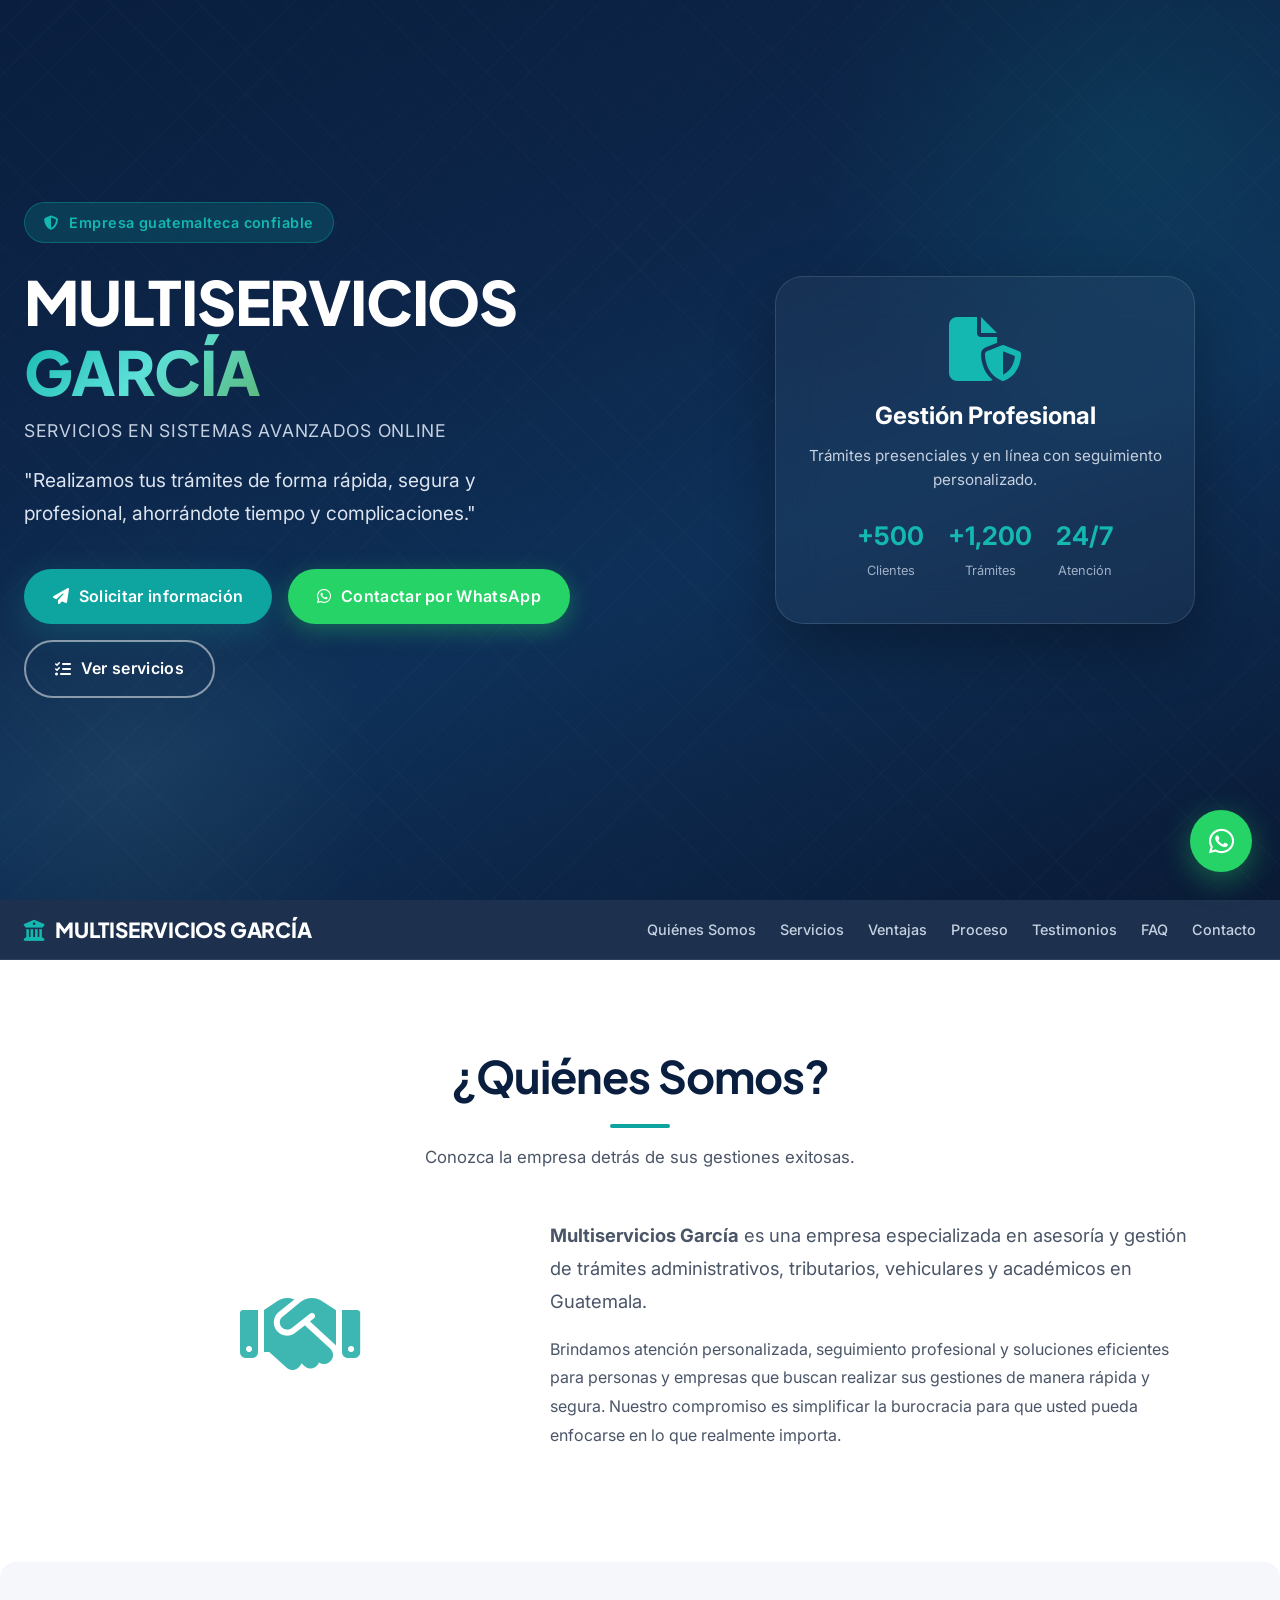
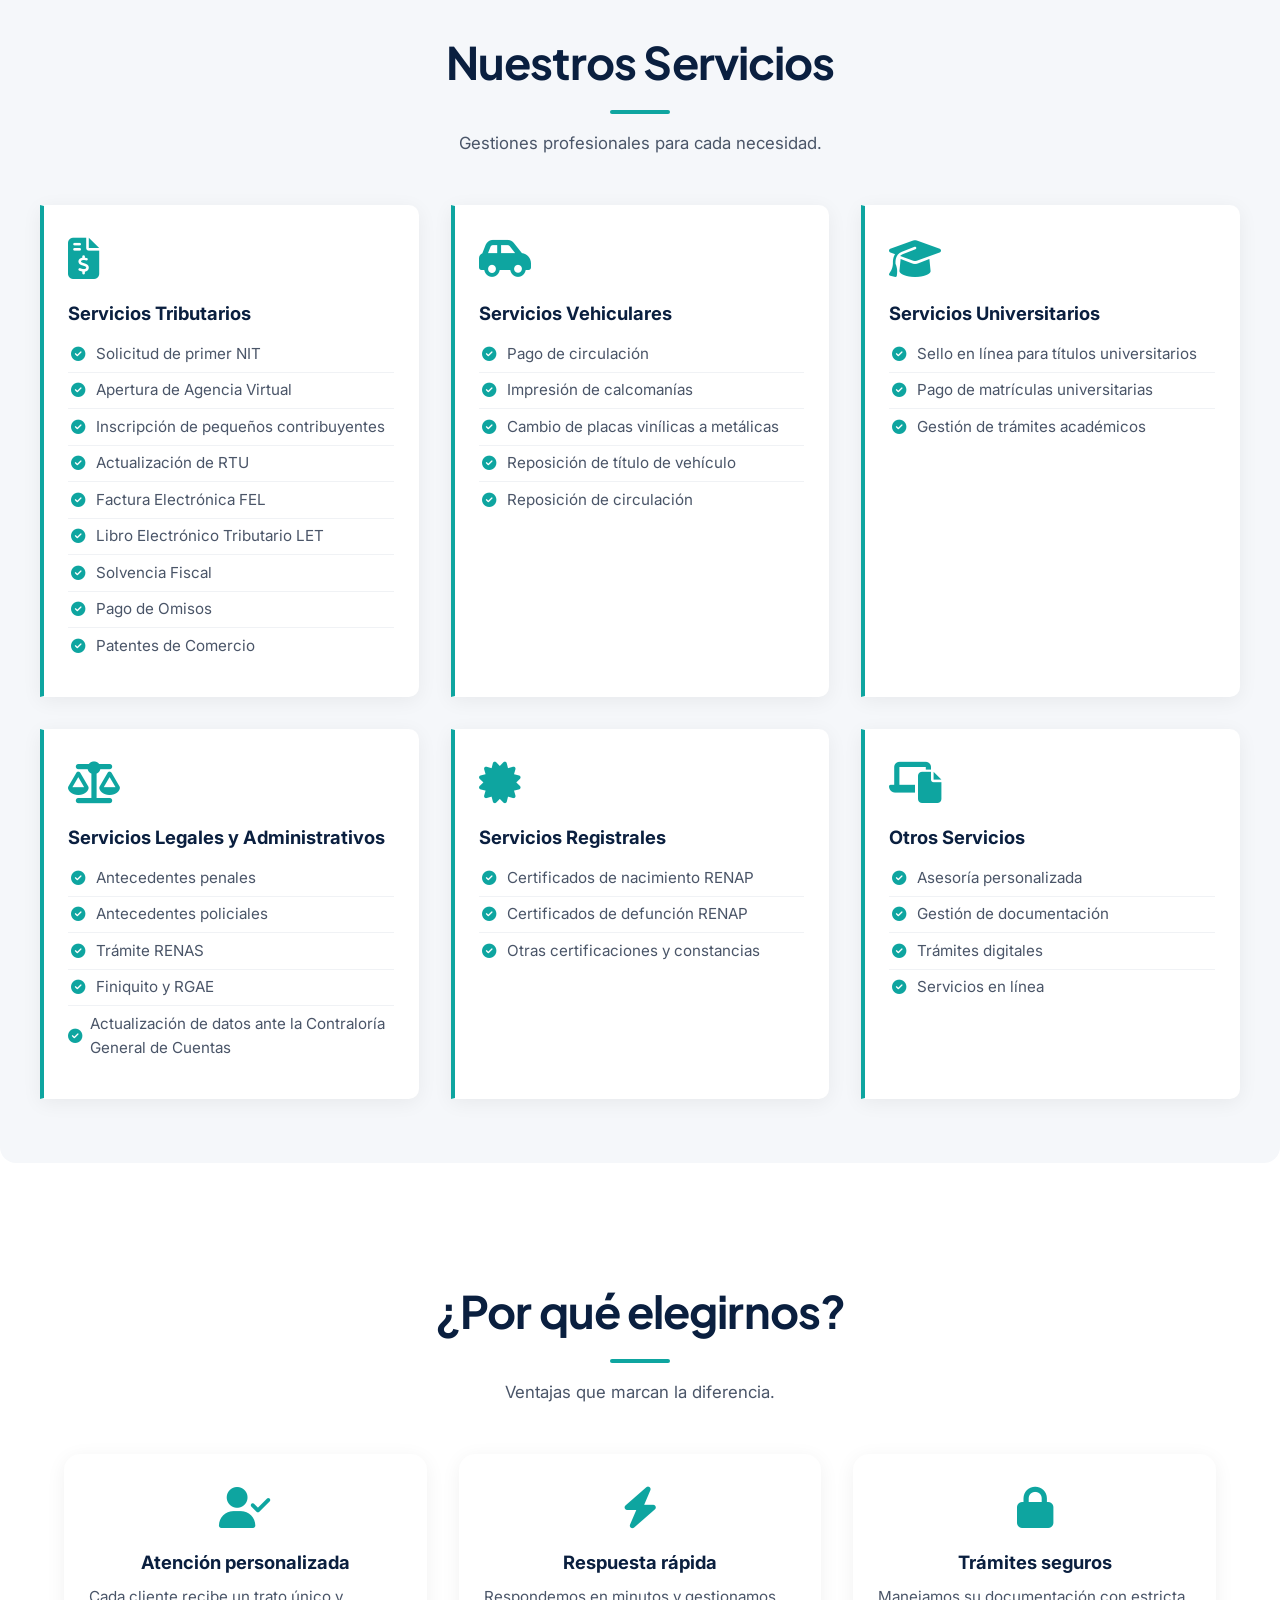
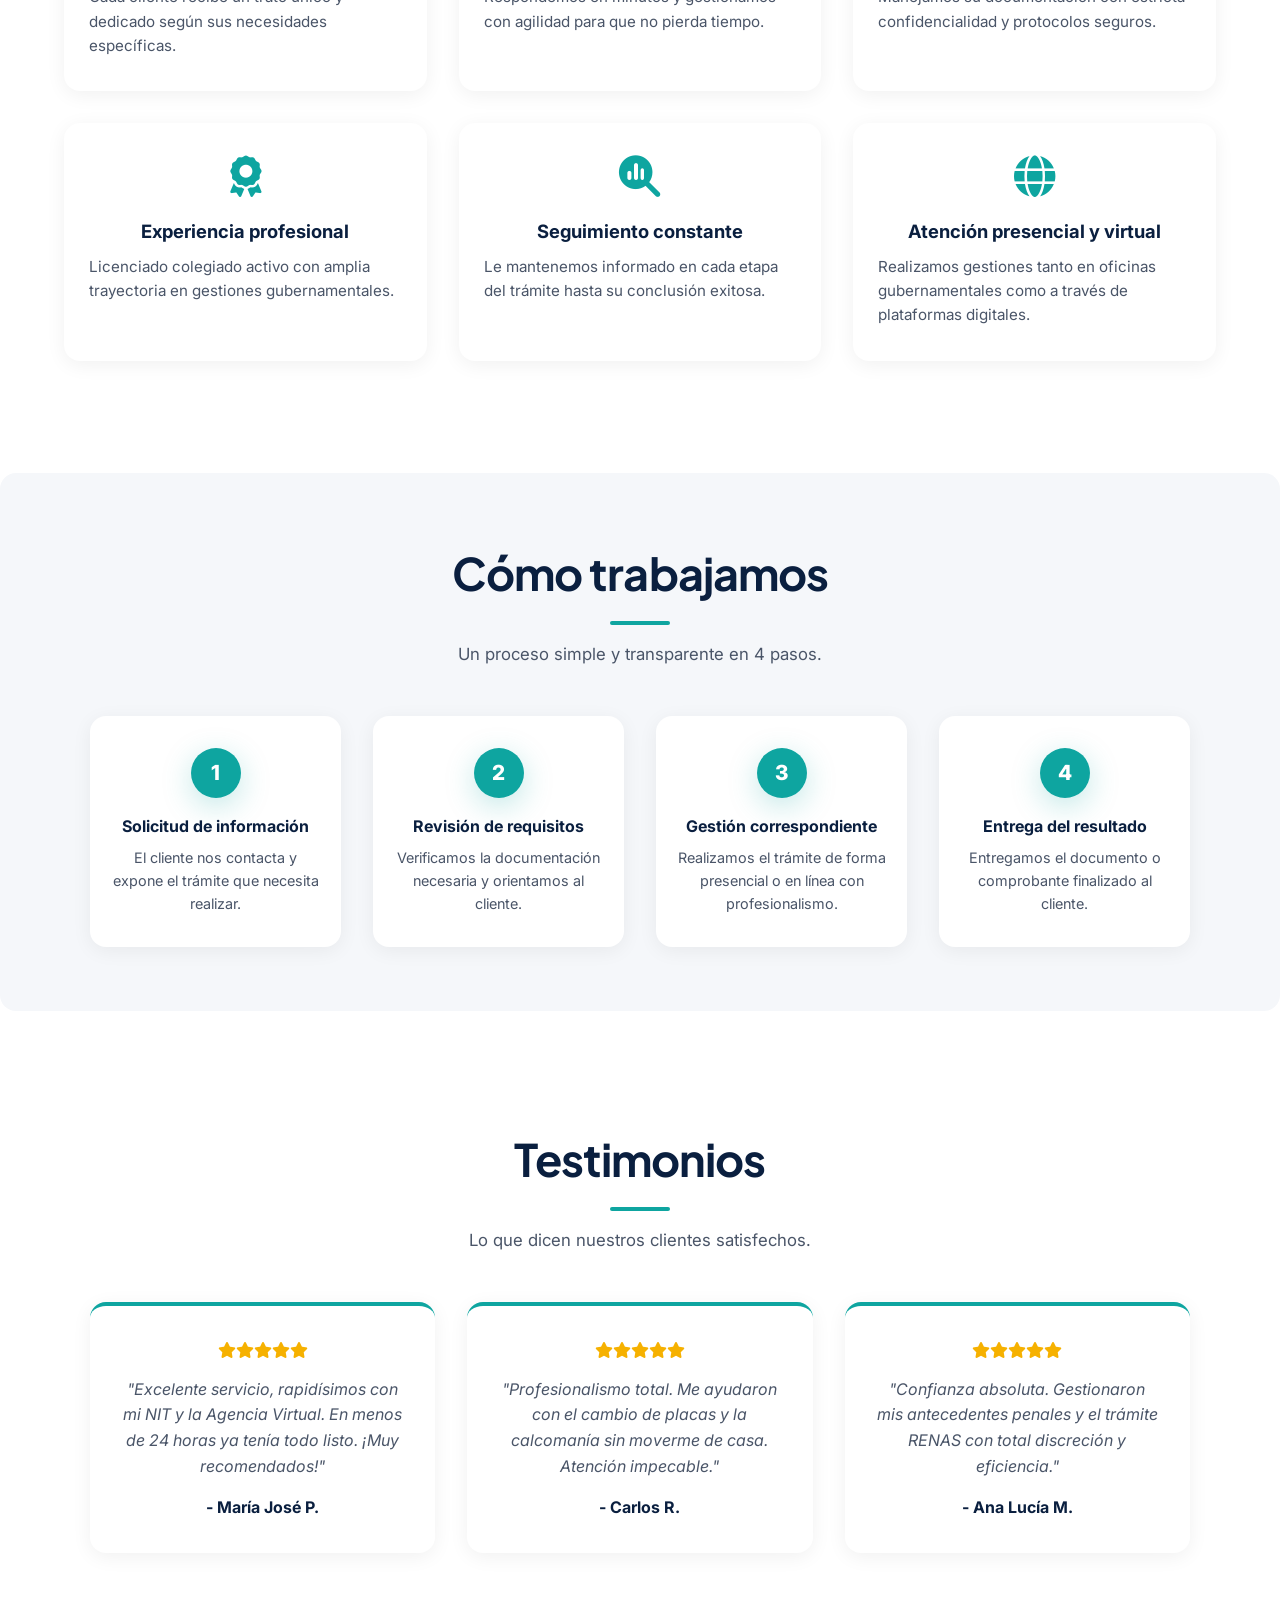
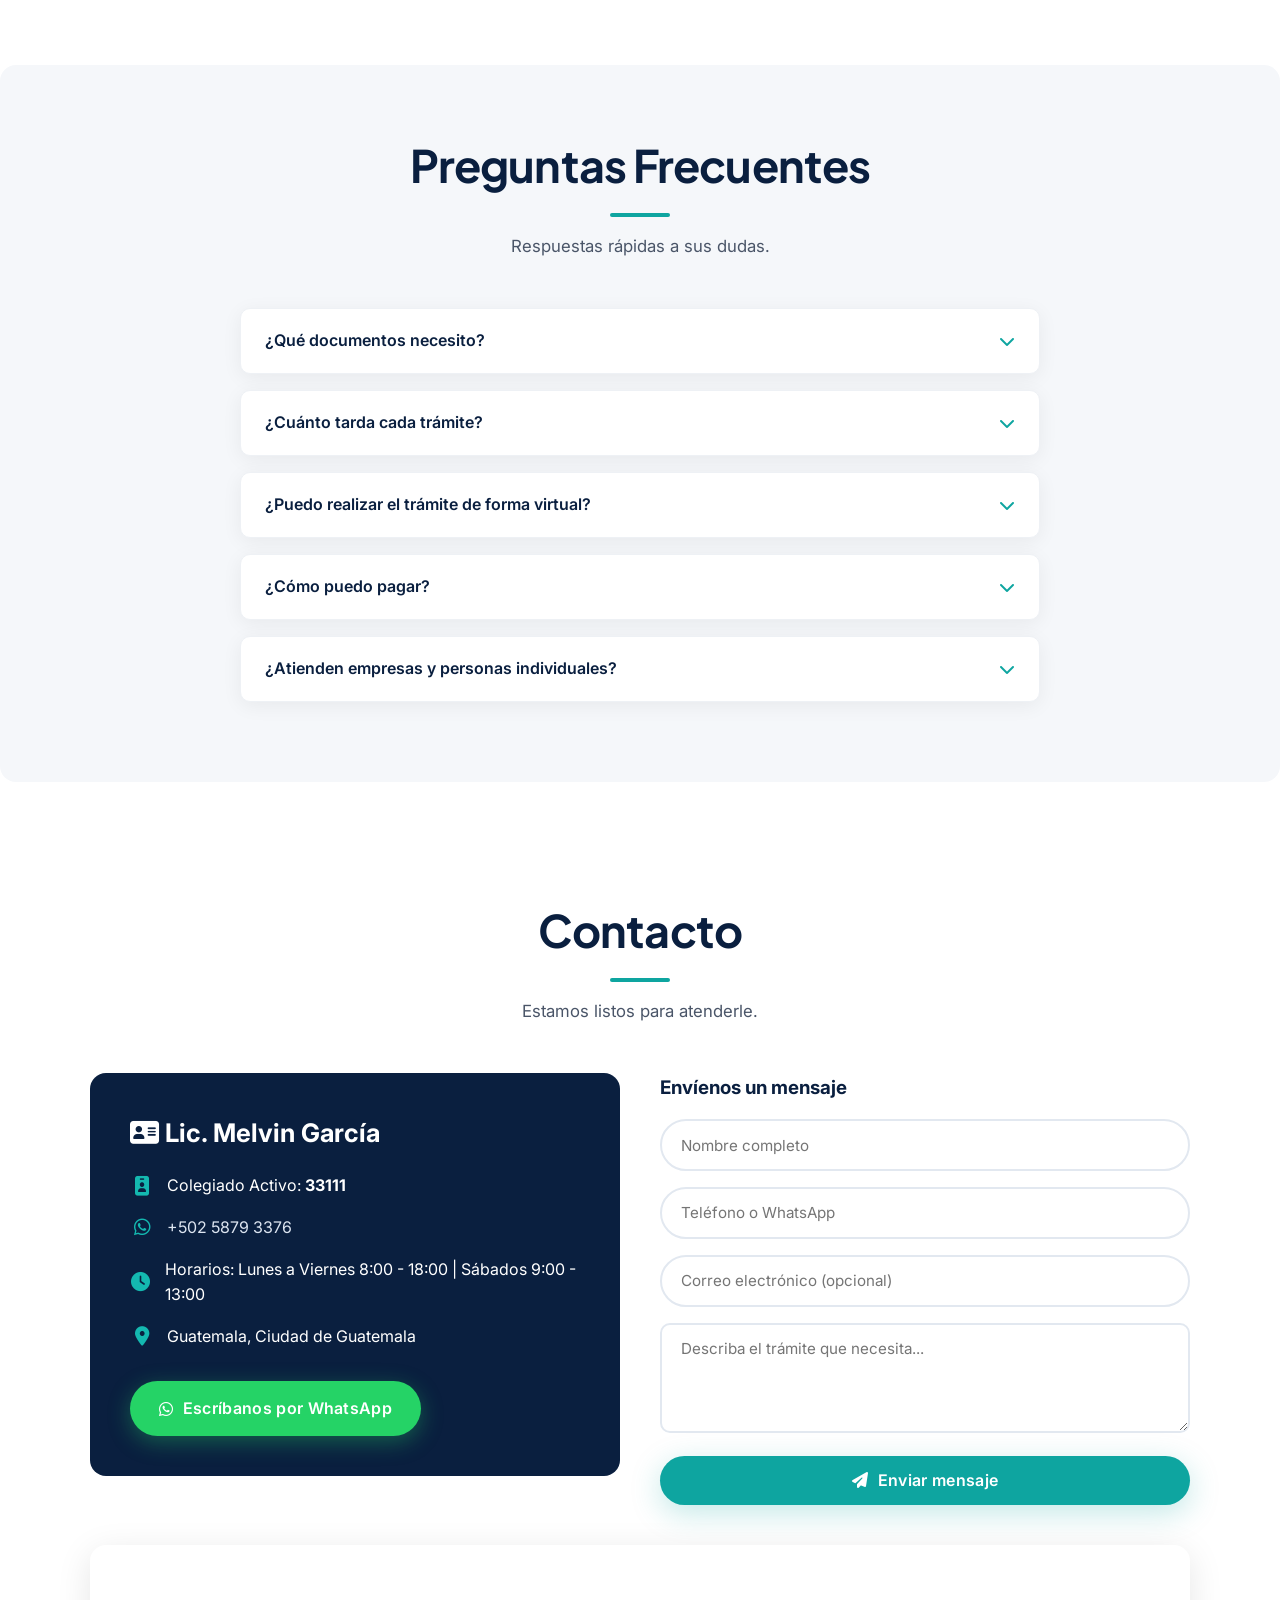
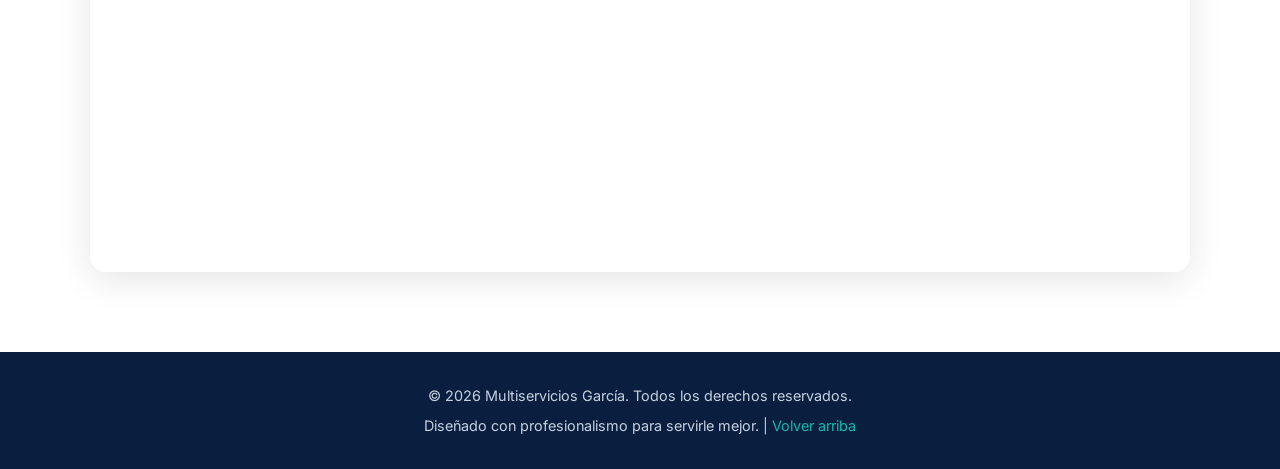
==== Pagina web/Index.html @ 069b05aa "Actualización de pagina web División de archivo css y js" ====
<!DOCTYPE html>
<html lang="es">
<head>
    <meta charset="UTF-8">
    <meta name="viewport" content="width=device-width, initial-scale=1.0">
    <meta name="description" content="Multiservicios García - Gestión de trámites administrativos, tributarios, vehiculares, académicos y gubernamentales en Guatemala. Servicios presenciales y en línea con atención profesional.">
    <meta name="keywords" content="Trámites SAT Guatemala, Apertura de NIT, Agencia Virtual SAT, Actualización RTU, FEL Guatemala, Pago de circulación, Cambio de placas Guatemala, Certificados RENAP, Antecedentes penales Guatemala, Servicios administrativos Guatemala, Gestiones en línea Guatemala, Multiservicios García">
    <meta name="author" content="Multiservicios García">
    <meta name="robots" content="index, follow">
    <meta property="og:title" content="Multiservicios García | Trámites Rápidos y Seguros en Guatemala">
    <meta property="og:description" content="Realizamos tus trámites de forma rápida, segura y profesional. Gestión tributaria, vehicular, universitaria, legal y más.">
    <meta property="og:type" content="website">
    <meta property="og:locale" content="es_GT">
    <title>Multiservicios García | Trámites Administrativos y Tributarios en Guatemala</title>

    <!-- Font Awesome CDN para iconos profesionales -->
    <link rel="stylesheet" href="https://cdnjs.cloudflare.com/ajax/libs/font-awesome/6.5.1/css/all.min.css">
    <link rel="preconnect" href="https://fonts.googleapis.com">
    <link rel="preconnect" href="https://fonts.gstatic.com" crossorigin>
    <link href="https://fonts.googleapis.com/css2?family=Inter:wght@300;400;500;600;700;800;900&family=Plus+Jakarta+Sans:wght@400;500;600;700;800&display=swap" rel="stylesheet">
    
    <!-- Estilos propios -->
    <link rel="stylesheet" href="Estilos.css">
</head>
<body>

    <!-- ==================== HERO ==================== -->
    <section class="hero" id="inicio">
        <div class="hero-pattern"></div>
        <div class="hero-content">
            <div class="hero-texto">
                <span class="hero-badge"><i class="fas fa-shield-alt"></i> Empresa guatemalteca confiable</span>
                <h1>MULTISERVICIOS <span>GARCÍA</span></h1>
                <p class="hero-subtitulo">Servicios en sistemas avanzados online</p>
                <p class="hero-mensaje">
                    "Realizamos tus trámites de forma rápida, segura y profesional, ahorrándote tiempo y complicaciones."
                </p>
                <div class="hero-botones">
                    <a href="#contacto" class="btn btn-turquesa"><i class="fas fa-paper-plane"></i> Solicitar información</a>
                    <a href="https://wa.me/50258793376?text=Hola%2C+quisiera+informaci%C3%B3n+sobre+sus+servicios" target="_blank" rel="noopener" class="btn btn-whatsapp"><i class="fab fa-whatsapp"></i> Contactar por WhatsApp</a>
                    <a href="#servicios" class="btn btn-outline"><i class="fas fa-list-check"></i> Ver servicios</a>
                </div>
            </div>
            <div class="hero-ilustracion">
                <div class="hero-card">
                    <i class="fa-solid fa-file-shield icono-grande"></i>
                    <h3>Gestión Profesional</h3>
                    <p>Trámites presenciales y en línea con seguimiento personalizado.</p>
                    <div class="mini-stats">
                        <div class="stat"><strong>+500</strong><span>Clientes</span></div>
                        <div class="stat"><strong>+1,200</strong><span>Trámites</span></div>
                        <div class="stat"><strong>24/7</strong><span>Atención</span></div>
                    </div>
                </div>
            </div>
        </div>
    </section>

    <!-- ==================== NAVEGACIÓN STICKY ==================== -->
    <nav class="navbar" id="navbar">
        <div class="navbar-inner">
            <a href="#inicio" class="nav-logo"><i class="fas fa-building-columns"></i> MULTISERVICIOS GARCÍA</a>
            <ul class="nav-links">
                <li><a href="#quienes-somos">Quiénes Somos</a></li>
                <li><a href="#servicios">Servicios</a></li>
                <li><a href="#elegirnos">Ventajas</a></li>
                <li><a href="#como-trabajamos">Proceso</a></li>
                <li><a href="#testimonios">Testimonios</a></li>
                <li><a href="#faq">FAQ</a></li>
                <li><a href="#contacto">Contacto</a></li>
            </ul>
        </div>
    </nav>

    <!-- ==================== ¿QUIÉNES SOMOS? ==================== -->
    <section class="seccion" id="quienes-somos">
        <div class="seccion-titulo">
            <h2>¿Quiénes Somos?</h2>
            <span class="linea"></span>
            <p>Conozca la empresa detrás de sus gestiones exitosas.</p>
        </div>
        <div style="display: flex; flex-wrap: wrap; gap: 2.5rem; align-items: center; max-width: 1100px; margin: 0 auto;">
            <div style="flex: 1 1 300px; text-align: center;">
                <i class="fas fa-handshake" style="font-size: 6rem; color: var(--turquesa); opacity: 0.8;"></i>
            </div>
            <div style="flex: 2 1 400px;">
                <p style="font-size: 1.15rem; color: var(--texto-medio); line-height: 1.8; margin-bottom: 1rem;">
                    <strong>Multiservicios García</strong> es una empresa especializada en asesoría y gestión de trámites administrativos, tributarios, vehiculares y académicos en Guatemala.
                </p>
                <p style="color: var(--texto-medio); line-height: 1.8;">
                    Brindamos atención personalizada, seguimiento profesional y soluciones eficientes para personas y empresas que buscan realizar sus gestiones de manera rápida y segura. Nuestro compromiso es simplificar la burocracia para que usted pueda enfocarse en lo que realmente importa.
                </p>
            </div>
        </div>
    </section>

    <!-- ==================== SERVICIOS ==================== -->
    <section class="bg-gris" id="servicios">
        <div class="seccion-titulo">
            <h2>Nuestros Servicios</h2>
            <span class="linea"></span>
            <p>Gestiones profesionales para cada necesidad.</p>
        </div>
        <div class="grid-3" style="max-width: 1200px; margin: 0 auto;">

            <!-- Tributarios -->
            <div class="tarjeta tarjeta-servicio">
                <i class="fas fa-file-invoice-dollar icono" style="color: #0ea5a0;"></i>
                <h3>Servicios Tributarios</h3>
                <ul>
                    <li><i class="fas fa-check-circle"></i> Solicitud de primer NIT</li>
                    <li><i class="fas fa-check-circle"></i> Apertura de Agencia Virtual</li>
                    <li><i class="fas fa-check-circle"></i> Inscripción de pequeños contribuyentes</li>
                    <li><i class="fas fa-check-circle"></i> Actualización de RTU</li>
                    <li><i class="fas fa-check-circle"></i> Factura Electrónica FEL</li>
                    <li><i class="fas fa-check-circle"></i> Libro Electrónico Tributario LET</li>
                    <li><i class="fas fa-check-circle"></i> Solvencia Fiscal</li>
                    <li><i class="fas fa-check-circle"></i> Pago de Omisos</li>
                    <li><i class="fas fa-check-circle"></i> Patentes de Comercio</li>
                </ul>
            </div>

            <!-- Vehiculares -->
            <div class="tarjeta tarjeta-servicio">
                <i class="fas fa-car-side icono" style="color: #0ea5a0;"></i>
                <h3>Servicios Vehiculares</h3>
                <ul>
                    <li><i class="fas fa-check-circle"></i> Pago de circulación</li>
                    <li><i class="fas fa-check-circle"></i> Impresión de calcomanías</li>
                    <li><i class="fas fa-check-circle"></i> Cambio de placas vinílicas a metálicas</li>
                    <li><i class="fas fa-check-circle"></i> Reposición de título de vehículo</li>
                    <li><i class="fas fa-check-circle"></i> Reposición de circulación</li>
                </ul>
            </div>

            <!-- Universitarios -->
            <div class="tarjeta tarjeta-servicio">
                <i class="fas fa-graduation-cap icono" style="color: #0ea5a0;"></i>
                <h3>Servicios Universitarios</h3>
                <ul>
                    <li><i class="fas fa-check-circle"></i> Sello en línea para títulos universitarios</li>
                    <li><i class="fas fa-check-circle"></i> Pago de matrículas universitarias</li>
                    <li><i class="fas fa-check-circle"></i> Gestión de trámites académicos</li>
                </ul>
            </div>

            <!-- Legales -->
            <div class="tarjeta tarjeta-servicio">
                <i class="fas fa-scale-balanced icono" style="color: #0ea5a0;"></i>
                <h3>Servicios Legales y Administrativos</h3>
                <ul>
                    <li><i class="fas fa-check-circle"></i> Antecedentes penales</li>
                    <li><i class="fas fa-check-circle"></i> Antecedentes policiales</li>
                    <li><i class="fas fa-check-circle"></i> Trámite RENAS</li>
                    <li><i class="fas fa-check-circle"></i> Finiquito y RGAE</li>
                    <li><i class="fas fa-check-circle"></i> Actualización de datos ante la Contraloría General de Cuentas</li>
                </ul>
            </div>

            <!-- Registrales -->
            <div class="tarjeta tarjeta-servicio">
                <i class="fas fa-certificate icono" style="color: #0ea5a0;"></i>
                <h3>Servicios Registrales</h3>
                <ul>
                    <li><i class="fas fa-check-circle"></i> Certificados de nacimiento RENAP</li>
                    <li><i class="fas fa-check-circle"></i> Certificados de defunción RENAP</li>
                    <li><i class="fas fa-check-circle"></i> Otras certificaciones y constancias</li>
                </ul>
            </div>

            <!-- Otros -->
            <div class="tarjeta tarjeta-servicio">
                <i class="fas fa-laptop-file icono" style="color: #0ea5a0;"></i>
                <h3>Otros Servicios</h3>
                <ul>
                    <li><i class="fas fa-check-circle"></i> Asesoría personalizada</li>
                    <li><i class="fas fa-check-circle"></i> Gestión de documentación</li>
                    <li><i class="fas fa-check-circle"></i> Trámites digitales</li>
                    <li><i class="fas fa-check-circle"></i> Servicios en línea</li>
                </ul>
            </div>
        </div>
    </section>

    <!-- ==================== ¿POR QUÉ ELEGIRNOS? ==================== -->
    <section class="seccion" id="elegirnos">
        <div class="seccion-titulo">
            <h2>¿Por qué elegirnos?</h2>
            <span class="linea"></span>
            <p>Ventajas que marcan la diferencia.</p>
        </div>
        <div class="grid-3">
            <div class="tarjeta">
                <i class="fas fa-user-check icono"></i>
                <h3>Atención personalizada</h3>
                <p>Cada cliente recibe un trato único y dedicado según sus necesidades específicas.</p>
            </div>
            <div class="tarjeta">
                <i class="fas fa-bolt icono"></i>
                <h3>Respuesta rápida</h3>
                <p>Respondemos en minutos y gestionamos con agilidad para que no pierda tiempo.</p>
            </div>
            <div class="tarjeta">
                <i class="fas fa-lock icono"></i>
                <h3>Trámites seguros</h3>
                <p>Manejamos su documentación con estricta confidencialidad y protocolos seguros.</p>
            </div>
            <div class="tarjeta">
                <i class="fas fa-award icono"></i>
                <h3>Experiencia profesional</h3>
                <p>Licenciado colegiado activo con amplia trayectoria en gestiones gubernamentales.</p>
            </div>
            <div class="tarjeta">
                <i class="fas fa-magnifying-glass-chart icono"></i>
                <h3>Seguimiento constante</h3>
                <p>Le mantenemos informado en cada etapa del trámite hasta su conclusión exitosa.</p>
            </div>
            <div class="tarjeta">
                <i class="fas fa-globe icono"></i>
                <h3>Atención presencial y virtual</h3>
                <p>Realizamos gestiones tanto en oficinas gubernamentales como a través de plataformas digitales.</p>
            </div>
        </div>
    </section>

    <!-- ==================== CÓMO TRABAJAMOS ==================== -->
    <section class="bg-gris" id="como-trabajamos">
        <div class="seccion-titulo">
            <h2>Cómo trabajamos</h2>
            <span class="linea"></span>
            <p>Un proceso simple y transparente en 4 pasos.</p>
        </div>
        <div class="pasos" style="max-width: 1100px; margin: 0 auto;">
            <div class="paso">
                <div class="numero">1</div>
                <h4>Solicitud de información</h4>
                <p>El cliente nos contacta y expone el trámite que necesita realizar.</p>
            </div>
            <div class="paso">
                <div class="numero">2</div>
                <h4>Revisión de requisitos</h4>
                <p>Verificamos la documentación necesaria y orientamos al cliente.</p>
            </div>
            <div class="paso">
                <div class="numero">3</div>
                <h4>Gestión correspondiente</h4>
                <p>Realizamos el trámite de forma presencial o en línea con profesionalismo.</p>
            </div>
            <div class="paso">
                <div class="numero">4</div>
                <h4>Entrega del resultado</h4>
                <p>Entregamos el documento o comprobante finalizado al cliente.</p>
            </div>
        </div>
    </section>

    <!-- ==================== TESTIMONIOS ==================== -->
    <section class="seccion" id="testimonios">
        <div class="seccion-titulo">
            <h2>Testimonios</h2>
            <span class="linea"></span>
            <p>Lo que dicen nuestros clientes satisfechos.</p>
        </div>
        <div class="grid-3" style="max-width: 1100px; margin: 0 auto;">
            <div class="testimonio">
                <div class="estrellas"><i class="fas fa-star"></i><i class="fas fa-star"></i><i class="fas fa-star"></i><i class="fas fa-star"></i><i class="fas fa-star"></i></div>
                <p>"Excelente servicio, rapidísimos con mi NIT y la Agencia Virtual. En menos de 24 horas ya tenía todo listo. ¡Muy recomendados!"</p>
                <strong>- María José P.</strong>
            </div>
            <div class="testimonio">
                <div class="estrellas"><i class="fas fa-star"></i><i class="fas fa-star"></i><i class="fas fa-star"></i><i class="fas fa-star"></i><i class="fas fa-star"></i></div>
                <p>"Profesionalismo total. Me ayudaron con el cambio de placas y la calcomanía sin moverme de casa. Atención impecable."</p>
                <strong>- Carlos R.</strong>
            </div>
            <div class="testimonio">
                <div class="estrellas"><i class="fas fa-star"></i><i class="fas fa-star"></i><i class="fas fa-star"></i><i class="fas fa-star"></i><i class="fas fa-star"></i></div>
                <p>"Confianza absoluta. Gestionaron mis antecedentes penales y el trámite RENAS con total discreción y eficiencia."</p>
                <strong>- Ana Lucía M.</strong>
            </div>
        </div>
    </section>

    <!-- ==================== FAQ ==================== -->
    <section class="bg-gris" id="faq">
        <div class="seccion-titulo">
            <h2>Preguntas Frecuentes</h2>
            <span class="linea"></span>
            <p>Respuestas rápidas a sus dudas.</p>
        </div>
        <div style="max-width: 800px; margin: 0 auto;">
            <div class="faq-item">
                <div class="faq-pregunta" onclick="toggleFAQ(this)">
                    ¿Qué documentos necesito?
                    <i class="fas fa-chevron-down"></i>
                </div>
                <div class="faq-respuesta">Depende del trámite. Al contactarnos, le indicaremos los requisitos específicos según su caso. Generalmente se requiere DPI, NIT y documentos relacionados al trámite solicitado.</div>
            </div>
            <div class="faq-item">
                <div class="faq-pregunta" onclick="toggleFAQ(this)">
                    ¿Cuánto tarda cada trámite?
                    <i class="fas fa-chevron-down"></i>
                </div>
                <div class="faq-respuesta">La mayoría de trámites se completan entre 24 y 72 horas hábiles. Algunos procesos más complejos pueden tardar un poco más, pero siempre le informaremos el plazo estimado al inicio.</div>
            </div>
            <div class="faq-item">
                <div class="faq-pregunta" onclick="toggleFAQ(this)">
                    ¿Puedo realizar el trámite de forma virtual?
                    <i class="fas fa-chevron-down"></i>
                </div>
                <div class="faq-respuesta">Sí, muchos de nuestros servicios se gestionan completamente en línea. Otros requieren presencia física, pero nosotros nos encargamos de todo el proceso por usted.</div>
            </div>
            <div class="faq-item">
                <div class="faq-pregunta" onclick="toggleFAQ(this)">
                    ¿Cómo puedo pagar?
                    <i class="fas fa-chevron-down"></i>
                </div>
                <div class="faq-respuesta">Aceptamos transferencias bancarias, depósitos y pagos en efectivo. Los detalles se coordinan directamente al solicitar el servicio.</div>
            </div>
            <div class="faq-item">
                <div class="faq-pregunta" onclick="toggleFAQ(this)">
                    ¿Atienden empresas y personas individuales?
                    <i class="fas fa-chevron-down"></i>
                </div>
                <div class="faq-respuesta">¡Por supuesto! Brindamos servicios tanto a personas individuales como a empresas, emprendedores, comerciantes y profesionales independientes.</div>
            </div>
        </div>
    </section>

    <!-- ==================== CONTACTO ==================== -->
    <section class="seccion" id="contacto">
        <div class="seccion-titulo">
            <h2>Contacto</h2>
            <span class="linea"></span>
            <p>Estamos listos para atenderle.</p>
        </div>
        <div class="contacto-grid" style="max-width: 1100px; margin: 0 auto;">
            <div class="info-contacto">
                <h3><i class="fas fa-address-card"></i> Lic. Melvin García</h3>
                <div class="dato"><i class="fas fa-id-badge"></i> <span>Colegiado Activo: <strong>33111</strong></span></div>
                <div class="dato"><i class="fab fa-whatsapp"></i> <a href="https://wa.me/50258793376?text=Hola%2C+quisiera+informaci%C3%B3n+sobre+sus+servicios" target="_blank" rel="noopener">+502 5879 3376</a></div>
                <div class="dato"><i class="fas fa-clock"></i> <span>Horarios: Lunes a Viernes 8:00 - 18:00 | Sábados 9:00 - 13:00</span></div>
                <div class="dato"><i class="fas fa-map-marker-alt"></i> <span>Guatemala, Ciudad de Guatemala</span></div>
                <div style="margin-top: 2rem;">
                    <a href="https://wa.me/50258793376?text=Hola%2C+quisiera+informaci%C3%B3n+sobre+sus+servicios" target="_blank" rel="noopener" class="btn btn-whatsapp" style="display: inline-flex; width: auto;">
                        <i class="fab fa-whatsapp"></i> Escríbanos por WhatsApp
                    </a>
                </div>
            </div>
            <div class="formulario">
                <h3 style="margin-bottom: 1rem; color: var(--azul-oscuro);">Envíenos un mensaje</h3>
                <form id="formContacto" onsubmit="event.preventDefault(); enviarFormulario();">
                    <input type="text" placeholder="Nombre completo" required>
                    <input type="tel" placeholder="Teléfono o WhatsApp" required>
                    <input type="email" placeholder="Correo electrónico (opcional)">
                    <textarea placeholder="Describa el trámite que necesita..." required></textarea>
                    <button type="submit" class="btn btn-turquesa" style="width: 100%; justify-content: center;">
                        <i class="fas fa-paper-plane"></i> Enviar mensaje
                    </button>
                </form>
            </div>
        </div>
        <!-- Mapa -->
        <div style="max-width: 1100px; margin: 2.5rem auto 0; border-radius: var(--borde-radius); overflow: hidden; box-shadow: var(--sombra-media);">
            <iframe src="https://www.google.com/maps/embed?pb=!1m18!1m12!1m3!1d123522.302857999!2d-90.56778!3d14.634915!2m3!1f0!2f0!3f0!3m2!1i1024!2i768!4f13.1!3m3!1m2!1s0x8589a180655c3345%3A0x4a72aadec1b2de5c!2sCiudad%20de%20Guatemala!5e0!3m2!1ses!2sgt!4v1717000000000"
            width="100%" height="320" style="border:0;" allowfullscreen="" loading="lazy" referrerpolicy="no-referrer-when-downgrade"
            title="Ubicación Multiservicios García"></iframe>
        </div>
    </section>

    <!-- ==================== FOOTER ==================== -->
    <footer>
        <p>&copy; <span id="year"></span> Multiservicios García. Todos los derechos reservados.</p>
        <p style="margin-top: 0.4rem;">Diseñado con profesionalismo para servirle mejor. | <a href="#inicio">Volver arriba</a></p>
    </footer>

    <!-- ==================== WHATSAPP FLOTANTE ==================== -->
    <a href="https://wa.me/50258793376?text=Hola%2C+quisiera+informaci%C3%B3n+sobre+sus+servicios" target="_blank" rel="noopener" class="whatsapp-flotante" title="Contáctenos por WhatsApp">
        <i class="fab fa-whatsapp"></i>
    </a>

    <!-- Scripts -->
    <script src="Script.js"></script>
</body>
</html>
---- Pagina web/Estilos.css ----
:root {
    --azul-oscuro: #0a1f3f;
    --azul-medio: #0d2b54;
    --turquesa: #0ea5a0;
    --turquesa-claro: #14b8b0;
    --verde-suave: #a3d9b1;
    --verde-acento: #5cb87a;
    --blanco: #ffffff;
    --gris-claro: #f5f7fa;
    --gris-medio: #e8ecf1;
    --texto-oscuro: #1a1f2e;
    --texto-medio: #4a5568;
    --texto-claro: #718096;
    --sombra-suave: 0 4px 20px rgba(0, 0, 0, 0.06);
    --sombra-media: 0 8px 35px rgba(0, 0, 0, 0.10);
    --sombra-turquesa: 0 8px 30px rgba(14, 165, 160, 0.25);
    --borde-radius: 16px;
    --borde-radius-sm: 10px;
    --transicion: all 0.3s cubic-bezier(0.4, 0, 0.2, 1);
}

* {
    margin: 0;
    padding: 0;
    box-sizing: border-box;
}

html {
    scroll-behavior: smooth;
    font-size: 16px;
}

body {
    font-family: 'Inter', 'Plus Jakarta Sans', system-ui, -apple-system, sans-serif;
    background-color: var(--blanco);
    color: var(--texto-oscuro);
    line-height: 1.6;
    overflow-x: hidden;
    -webkit-font-smoothing: antialiased;
    -moz-osx-font-smoothing: grayscale;
}

/* ========== HEADER / HERO ========== */
.hero {
    background: linear-gradient(160deg, var(--azul-oscuro) 0%, #0c2447 30%, #0e3058 60%, #0a1a35 100%);
    min-height: 100vh;
    display: flex;
    align-items: center;
    position: relative;
    overflow: hidden;
    padding: 2rem 1.5rem;
}

.hero::before {
    content: '';
    position: absolute;
    top: -180px;
    right: -180px;
    width: 650px;
    height: 650px;
    background: radial-gradient(circle, rgba(14, 165, 160, 0.13) 0%, transparent 70%);
    border-radius: 50%;
    pointer-events: none;
}

.hero::after {
    content: '';
    position: absolute;
    bottom: -120px;
    left: -120px;
    width: 500px;
    height: 500px;
    background: radial-gradient(circle, rgba(163, 217, 177, 0.08) 0%, transparent 70%);
    border-radius: 50%;
    pointer-events: none;
}

.hero-pattern {
    position: absolute;
    inset: 0;
    opacity: 0.03;
    background-image: repeating-linear-gradient(45deg,
            transparent,
            transparent 30px,
            rgba(255, 255, 255, 0.5) 30px,
            rgba(255, 255, 255, 0.5) 31px),
        repeating-linear-gradient(-45deg,
            transparent,
            transparent 30px,
            rgba(255, 255, 255, 0.5) 30px,
            rgba(255, 255, 255, 0.5) 31px);
    pointer-events: none;
}

.hero-content {
    max-width: 1300px;
    width: 100%;
    margin: 0 auto;
    display: flex;
    align-items: center;
    justify-content: space-between;
    gap: 3rem;
    position: relative;
    z-index: 2;
    flex-wrap: wrap;
}

.hero-texto {
    flex: 1 1 500px;
    color: var(--blanco);
}

.hero-badge {
    display: inline-block;
    background: rgba(14, 165, 160, 0.2);
    border: 1px solid rgba(14, 165, 160, 0.4);
    color: var(--turquesa-claro);
    padding: 0.5rem 1.2rem;
    border-radius: 50px;
    font-size: 0.9rem;
    font-weight: 600;
    letter-spacing: 0.03em;
    margin-bottom: 1.5rem;
    backdrop-filter: blur(4px);
}

.hero-badge i {
    margin-right: 0.4rem;
}

.hero-texto h1 {
    font-family: 'Plus Jakarta Sans', sans-serif;
    font-size: clamp(2.4rem, 5.5vw, 3.8rem);
    font-weight: 800;
    letter-spacing: -0.02em;
    line-height: 1.15;
    margin-bottom: 0.6rem;
    color: #ffffff;
}

.hero-texto h1 span {
    background: linear-gradient(135deg, var(--turquesa-claro) 0%, #5ce0d8 50%, var(--verde-acento) 100%);
    -webkit-background-clip: text;
    -webkit-text-fill-color: transparent;
    background-clip: text;
}

.hero-subtitulo {
    font-size: 1.1rem;
    font-weight: 400;
    color: #c5d1e0;
    letter-spacing: 0.04em;
    text-transform: uppercase;
    margin-bottom: 1.2rem;
}

.hero-mensaje {
    font-size: 1.2rem;
    font-weight: 400;
    color: #dce4f0;
    margin-bottom: 2.5rem;
    max-width: 550px;
    line-height: 1.7;
}

.hero-botones {
    display: flex;
    flex-wrap: wrap;
    gap: 1rem;
}

.btn {
    display: inline-flex;
    align-items: center;
    gap: 0.6rem;
    padding: 0.9rem 1.8rem;
    border-radius: 50px;
    font-weight: 600;
    font-size: 1rem;
    text-decoration: none;
    cursor: pointer;
    transition: var(--transicion);
    border: none;
    font-family: inherit;
    letter-spacing: 0.02em;
    white-space: nowrap;
}

.btn-turquesa {
    background: var(--turquesa);
    color: #fff;
    box-shadow: var(--sombra-turquesa);
}
.btn-turquesa:hover {
    background: #0d9488;
    transform: translateY(-3px);
    box-shadow: 0 14px 38px rgba(14, 165, 160, 0.35);
}

.btn-outline {
    background: transparent;
    color: #fff;
    border: 2px solid rgba(255, 255, 255, 0.5);
}
.btn-outline:hover {
    background: rgba(255, 255, 255, 0.08);
    border-color: #fff;
    transform: translateY(-3px);
}

.btn-whatsapp {
    background: #25D366;
    color: #fff;
    box-shadow: 0 6px 22px rgba(37, 211, 102, 0.35);
}
.btn-whatsapp:hover {
    background: #1fbb58;
    transform: translateY(-3px);
    box-shadow: 0 12px 32px rgba(37, 211, 102, 0.45);
}

.btn-blanco {
    background: #fff;
    color: var(--azul-oscuro);
    font-weight: 700;
    box-shadow: var(--sombra-suave);
}
.btn-blanco:hover {
    background: #f0f4f8;
    transform: translateY(-3px);
    box-shadow: var(--sombra-media);
}

.hero-ilustracion {
    flex: 1 1 400px;
    display: flex;
    justify-content: center;
    align-items: center;
}

.hero-card {
    background: rgba(255, 255, 255, 0.04);
    backdrop-filter: blur(20px);
    border: 1px solid rgba(255, 255, 255, 0.12);
    border-radius: 28px;
    padding: 2.5rem 2rem;
    text-align: center;
    color: #fff;
    box-shadow: 0 25px 60px rgba(0, 0, 0, 0.3);
    max-width: 420px;
    width: 100%;
}

.hero-card .icono-grande {
    font-size: 4rem;
    color: var(--turquesa-claro);
    margin-bottom: 1rem;
    display: block;
}

.hero-card h3 {
    font-size: 1.5rem;
    font-weight: 700;
    margin-bottom: 0.5rem;
}
.hero-card p {
    color: #c5d1e0;
    font-size: 0.95rem;
    margin-bottom: 1.5rem;
}
.hero-card .mini-stats {
    display: flex;
    gap: 1.5rem;
    justify-content: center;
    flex-wrap: wrap;
}
.hero-card .stat {
    text-align: center;
}
.hero-card .stat strong {
    display: block;
    font-size: 1.6rem;
    color: var(--turquesa-claro);
}
.hero-card .stat span {
    font-size: 0.8rem;
    color: #a0b0c5;
}

/* ========== NAVEGACIÓN STICKY ========== */
.navbar {
    position: sticky;
    top: 0;
    z-index: 1000;
    background: rgba(10, 31, 63, 0.92);
    backdrop-filter: blur(18px);
    border-bottom: 1px solid rgba(255, 255, 255, 0.08);
    padding: 0.8rem 1.5rem;
    transition: var(--transicion);
}
.navbar-inner {
    max-width: 1300px;
    margin: 0 auto;
    display: flex;
    align-items: center;
    justify-content: space-between;
    flex-wrap: wrap;
    gap: 1rem;
}
.nav-logo {
    font-family: 'Plus Jakarta Sans', sans-serif;
    font-weight: 800;
    font-size: 1.3rem;
    color: #fff;
    text-decoration: none;
    letter-spacing: -0.01em;
}
.nav-logo i {
    color: var(--turquesa-claro);
    margin-right: 0.4rem;
}
.nav-links {
    display: flex;
    gap: 1.5rem;
    list-style: none;
    flex-wrap: wrap;
}
.nav-links a {
    color: #c5d1e0;
    text-decoration: none;
    font-weight: 500;
    font-size: 0.9rem;
    transition: var(--transicion);
    position: relative;
}
.nav-links a:hover {
    color: #fff;
}
.nav-links a::after {
    content: '';
    position: absolute;
    bottom: -4px;
    left: 0;
    width: 0;
    height: 2px;
    background: var(--turquesa);
    transition: width 0.3s;
}
.nav-links a:hover::after {
    width: 100%;
}

/* ========== SECCIONES GENERALES ========== */
.seccion {
    padding: 5rem 1.5rem;
    max-width: 1200px;
    margin: 0 auto;
}
.seccion-titulo {
    text-align: center;
    margin-bottom: 3rem;
}
.seccion-titulo h2 {
    font-family: 'Plus Jakarta Sans', sans-serif;
    font-size: clamp(2rem, 4vw, 2.8rem);
    font-weight: 700;
    color: var(--azul-oscuro);
    letter-spacing: -0.02em;
    margin-bottom: 0.8rem;
}
.seccion-titulo .linea {
    display: block;
    width: 60px;
    height: 4px;
    background: var(--turquesa);
    border-radius: 4px;
    margin: 0 auto 1rem;
}
.seccion-titulo p {
    color: var(--texto-medio);
    max-width: 600px;
    margin: 0 auto;
    font-size: 1.05rem;
}

.bg-gris {
    background: var(--gris-claro);
    border-radius: var(--borde-radius);
    padding: 4rem 1.5rem;
    margin: 2rem auto;
    max-width: 1300px;
}

/* ========== TARJETAS ========== */
.grid-3 {
    display: grid;
    grid-template-columns: repeat(auto-fit, minmax(280px, 1fr));
    gap: 2rem;
}
.grid-4 {
    display: grid;
    grid-template-columns: repeat(auto-fit, minmax(240px, 1fr));
    gap: 1.8rem;
}
.grid-2 {
    display: grid;
    grid-template-columns: repeat(auto-fit, minmax(300px, 1fr));
    gap: 2rem;
}

.tarjeta {
    background: #fff;
    border-radius: var(--borde-radius);
    padding: 2rem 1.5rem;
    box-shadow: var(--sombra-suave);
    transition: var(--transicion);
    border: 1px solid transparent;
    text-align: center;
}
.tarjeta:hover {
    transform: translateY(-6px);
    box-shadow: var(--sombra-media);
    border-color: #e0e8f0;
}
.tarjeta .icono {
    font-size: 2.6rem;
    color: var(--turquesa);
    margin-bottom: 1.2rem;
    display: block;
}
.tarjeta h3 {
    font-weight: 700;
    margin-bottom: 0.5rem;
    color: var(--azul-oscuro);
    font-size: 1.15rem;
}
.tarjeta p,
.tarjeta ul {
    color: var(--texto-medio);
    font-size: 0.95rem;
    text-align: left;
}
.tarjeta ul {
    list-style: none;
    padding: 0;
}
.tarjeta ul li {
    padding: 0.35rem 0;
    border-bottom: 1px solid #f0f2f5;
    display: flex;
    align-items: center;
    gap: 0.5rem;
}
.tarjeta ul li i {
    color: var(--turquesa);
    font-size: 0.9rem;
    width: 20px;
    text-align: center;
}
.tarjeta ul li:last-child {
    border-bottom: none;
}

.tarjeta-servicio {
    text-align: left;
    border-left: 4px solid var(--turquesa);
    border-radius: 0 var(--borde-radius-sm) var(--borde-radius-sm) 0;
}

/* ========== PASOS ========== */
.pasos {
    display: flex;
    flex-wrap: wrap;
    gap: 2rem;
    justify-content: center;
    counter-reset: paso;
}
.paso {
    flex: 1 1 200px;
    max-width: 260px;
    text-align: center;
    position: relative;
    background: #fff;
    border-radius: var(--borde-radius);
    padding: 2rem 1.2rem;
    box-shadow: var(--sombra-suave);
    transition: var(--transicion);
}
.paso:hover {
    transform: translateY(-4px);
    box-shadow: var(--sombra-media);
}
.paso .numero {
    display: inline-block;
    width: 50px;
    height: 50px;
    line-height: 50px;
    border-radius: 50%;
    background: var(--turquesa);
    color: #fff;
    font-weight: 800;
    font-size: 1.3rem;
    margin-bottom: 1rem;
    box-shadow: var(--sombra-turquesa);
}
.paso h4 {
    font-weight: 700;
    color: var(--azul-oscuro);
    margin-bottom: 0.4rem;
}
.paso p {
    color: var(--texto-medio);
    font-size: 0.9rem;
}

/* ========== TESTIMONIOS ========== */
.testimonio {
    background: #fff;
    border-radius: var(--borde-radius);
    padding: 2rem;
    box-shadow: var(--sombra-suave);
    text-align: center;
    transition: var(--transicion);
    border-top: 4px solid var(--turquesa);
}
.testimonio:hover {
    box-shadow: var(--sombra-media);
    transform: translateY(-3px);
}
.testimonio .estrellas {
    color: #f6b100;
    font-size: 1rem;
    margin-bottom: 0.8rem;
}
.testimonio p {
    font-style: italic;
    color: var(--texto-medio);
    margin-bottom: 1rem;
}
.testimonio strong {
    color: var(--azul-oscuro);
    display: block;
}

/* ========== FAQ ========== */
.faq-item {
    background: #fff;
    border-radius: var(--borde-radius-sm);
    margin-bottom: 1rem;
    box-shadow: var(--sombra-suave);
    overflow: hidden;
    border: 1px solid #eef1f5;
}
.faq-pregunta {
    padding: 1.2rem 1.5rem;
    cursor: pointer;
    font-weight: 600;
    color: var(--azul-oscuro);
    display: flex;
    justify-content: space-between;
    align-items: center;
    transition: var(--transicion);
    user-select: none;
}
.faq-pregunta:hover {
    background: #f9fafb;
}
.faq-pregunta i {
    transition: transform 0.3s;
    color: var(--turquesa);
}
.faq-respuesta {
    max-height: 0;
    overflow: hidden;
    transition: max-height 0.4s ease, padding 0.3s;
    background: #fafcfd;
    color: var(--texto-medio);
    font-size: 0.95rem;
    padding: 0 1.5rem;
}
.faq-item.activo .faq-respuesta {
    max-height: 200px;
    padding: 1rem 1.5rem;
}
.faq-item.activo .faq-pregunta i {
    transform: rotate(180deg);
}

/* ========== CONTACTO ========== */
.contacto-grid {
    display: grid;
    grid-template-columns: 1fr 1fr;
    gap: 2.5rem;
    align-items: start;
}
@media (max-width: 768px) {
    .contacto-grid {
        grid-template-columns: 1fr;
    }
}
.info-contacto {
    background: var(--azul-oscuro);
    color: #fff;
    border-radius: var(--borde-radius);
    padding: 2.5rem;
}
.info-contacto h3 {
    font-size: 1.6rem;
    margin-bottom: 1.2rem;
}
.info-contacto .dato {
    display: flex;
    align-items: center;
    gap: 0.8rem;
    margin-bottom: 1rem;
    font-size: 1rem;
}
.info-contacto .dato i {
    color: var(--turquesa-claro);
    width: 24px;
    text-align: center;
    font-size: 1.2rem;
}
.info-contacto .dato a {
    color: #dce4f0;
    text-decoration: none;
}
.formulario input,
.formulario textarea {
    width: 100%;
    padding: 0.9rem 1.2rem;
    border: 2px solid #e2e8f0;
    border-radius: 50px;
    font-family: inherit;
    font-size: 0.95rem;
    transition: var(--transicion);
    margin-bottom: 1rem;
    background: #fff;
}
.formulario textarea {
    border-radius: var(--borde-radius-sm);
    resize: vertical;
    min-height: 110px;
}
.formulario input:focus,
.formulario textarea:focus {
    outline: none;
    border-color: var(--turquesa);
    box-shadow: 0 0 0 4px rgba(14, 165, 160, 0.1);
}

/* ========== WHATSAPP FLOTANTE ========== */
.whatsapp-flotante {
    position: fixed;
    bottom: 28px;
    right: 28px;
    z-index: 9999;
    background: #25D366;
    color: #fff;
    width: 62px;
    height: 62px;
    border-radius: 50%;
    display: flex;
    align-items: center;
    justify-content: center;
    font-size: 1.8rem;
    box-shadow: 0 8px 30px rgba(37, 211, 102, 0.4);
    text-decoration: none;
    transition: var(--transicion);
    animation: pulse-wa 2.2s infinite;
}
.whatsapp-flotante:hover {
    transform: scale(1.1);
    box-shadow: 0 14px 40px rgba(37, 211, 102, 0.55);
    animation: none;
}
@keyframes pulse-wa {
    0%,
    100% {
        box-shadow: 0 8px 30px rgba(37, 211, 102, 0.4);
    }
    50% {
        box-shadow: 0 8px 45px rgba(37, 211, 102, 0.7);
        transform: scale(1.04);
    }
}

/* ========== FOOTER ========== */
footer {
    background: var(--azul-oscuro);
    color: #c5d1e0;
    text-align: center;
    padding: 2rem 1.5rem;
    font-size: 0.9rem;
}
footer a {
    color: var(--turquesa-claro);
    text-decoration: none;
}

/* ========== RESPONSIVE ========== */
@media (max-width: 900px) {
    .hero-content {
        flex-direction: column;
        text-align: center;
    }
    .hero-texto {
        text-align: center;
    }
    .hero-mensaje {
        margin-left: auto;
        margin-right: auto;
    }
    .hero-botones {
        justify-content: center;
    }
    .hero-card {
        max-width: 350px;
        margin-top: 1rem;
    }
    .nav-links {
        gap: 0.8rem;
        font-size: 0.85rem;
    }
    .seccion {
        padding: 3rem 1rem;
    }
    .bg-gris {
        padding: 2.5rem 1rem;
        border-radius: var(--borde-radius-sm);
    }
}
@media (max-width: 480px) {
    .hero-texto h1 {
        font-size: 2rem;
    }
    .btn {
        padding: 0.75rem 1.3rem;
        font-size: 0.9rem;
    }
    .whatsapp-flotante {
        width: 52px;
        height: 52px;
        font-size: 1.5rem;
        bottom: 18px;
        right: 18px;
    }
}
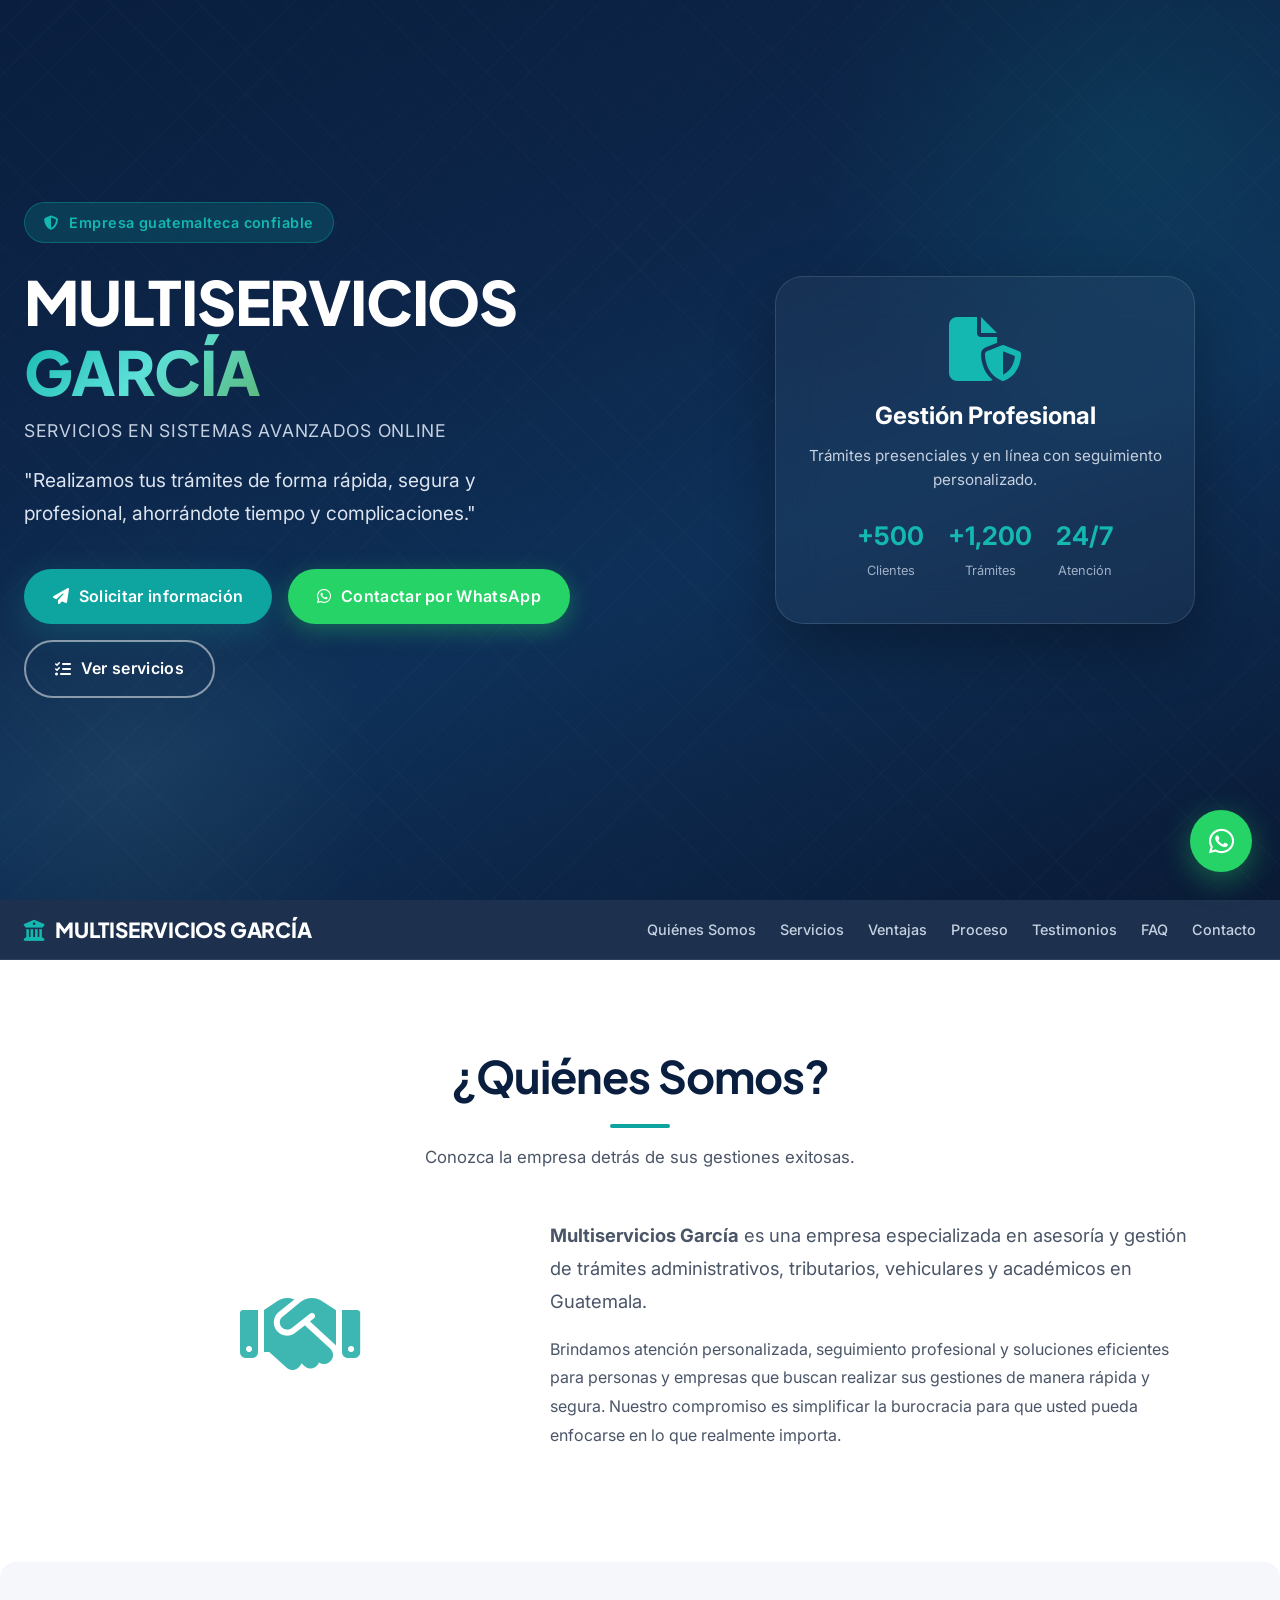
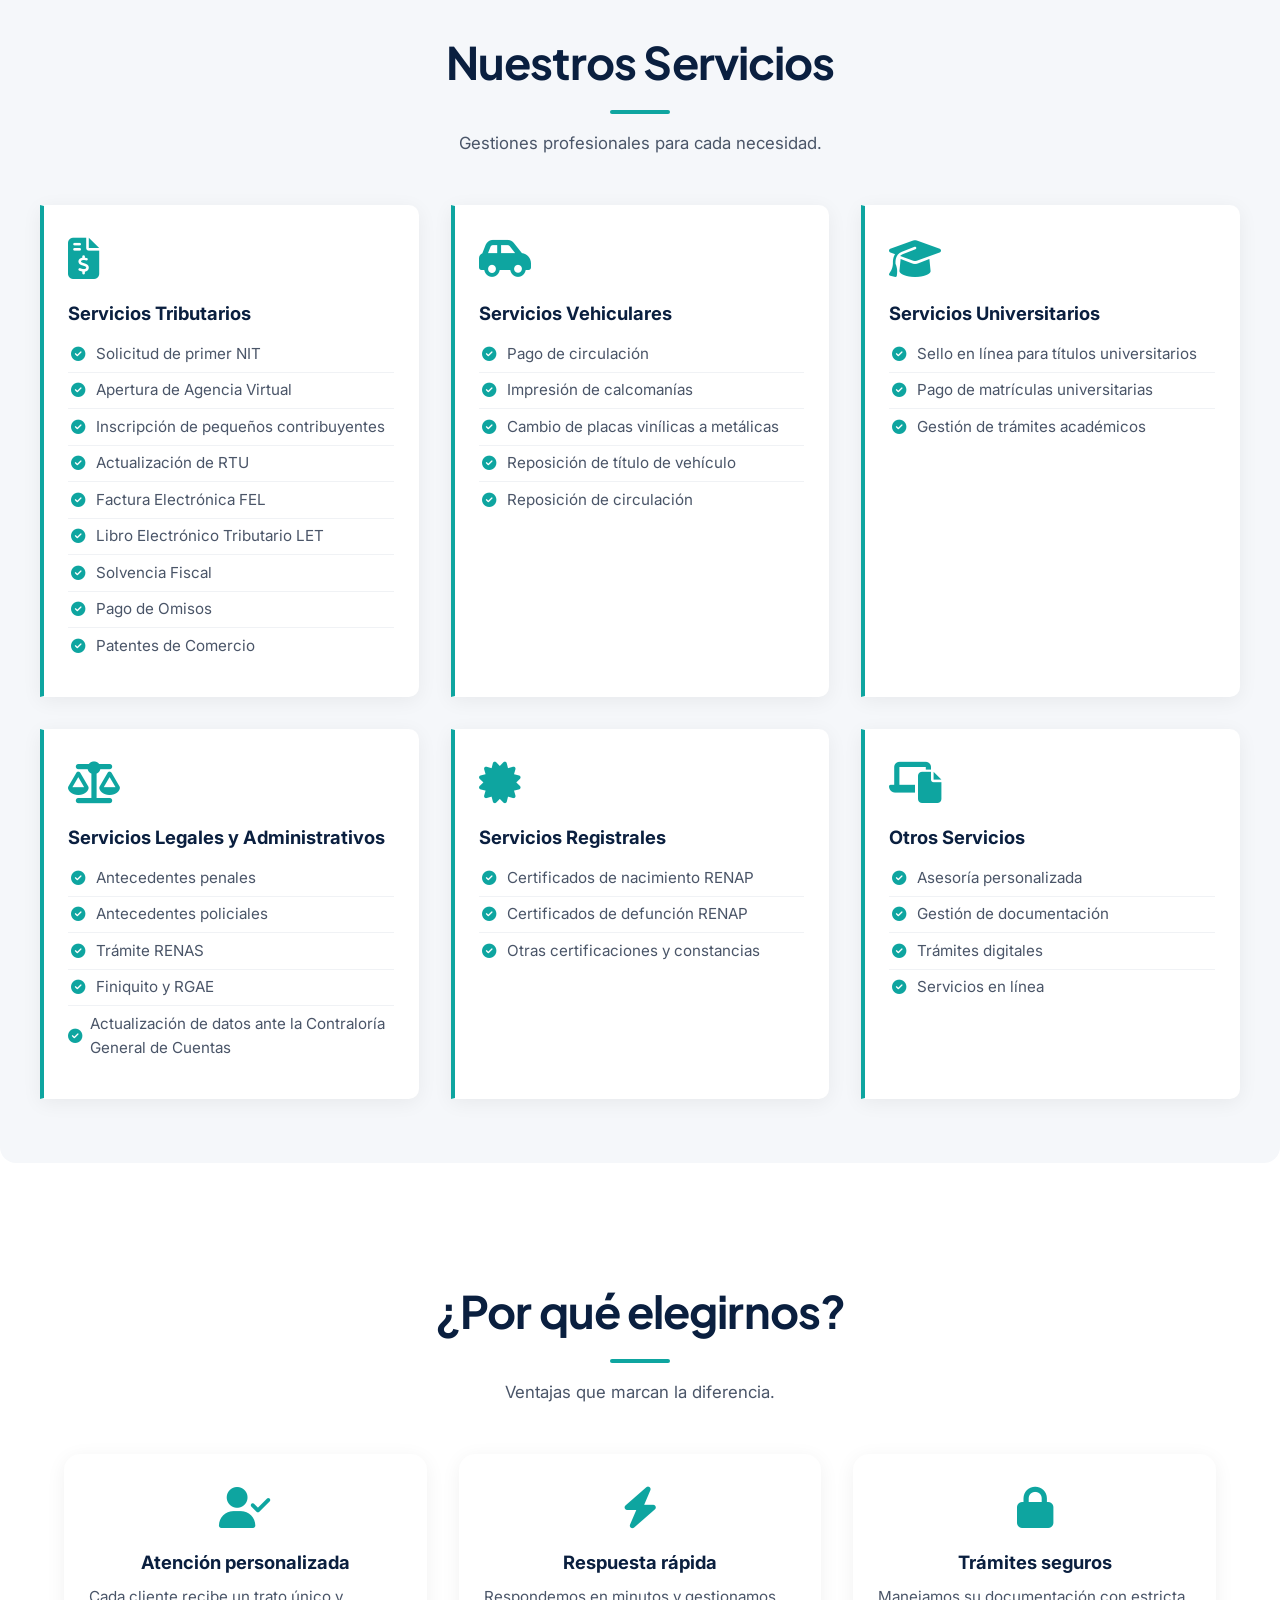
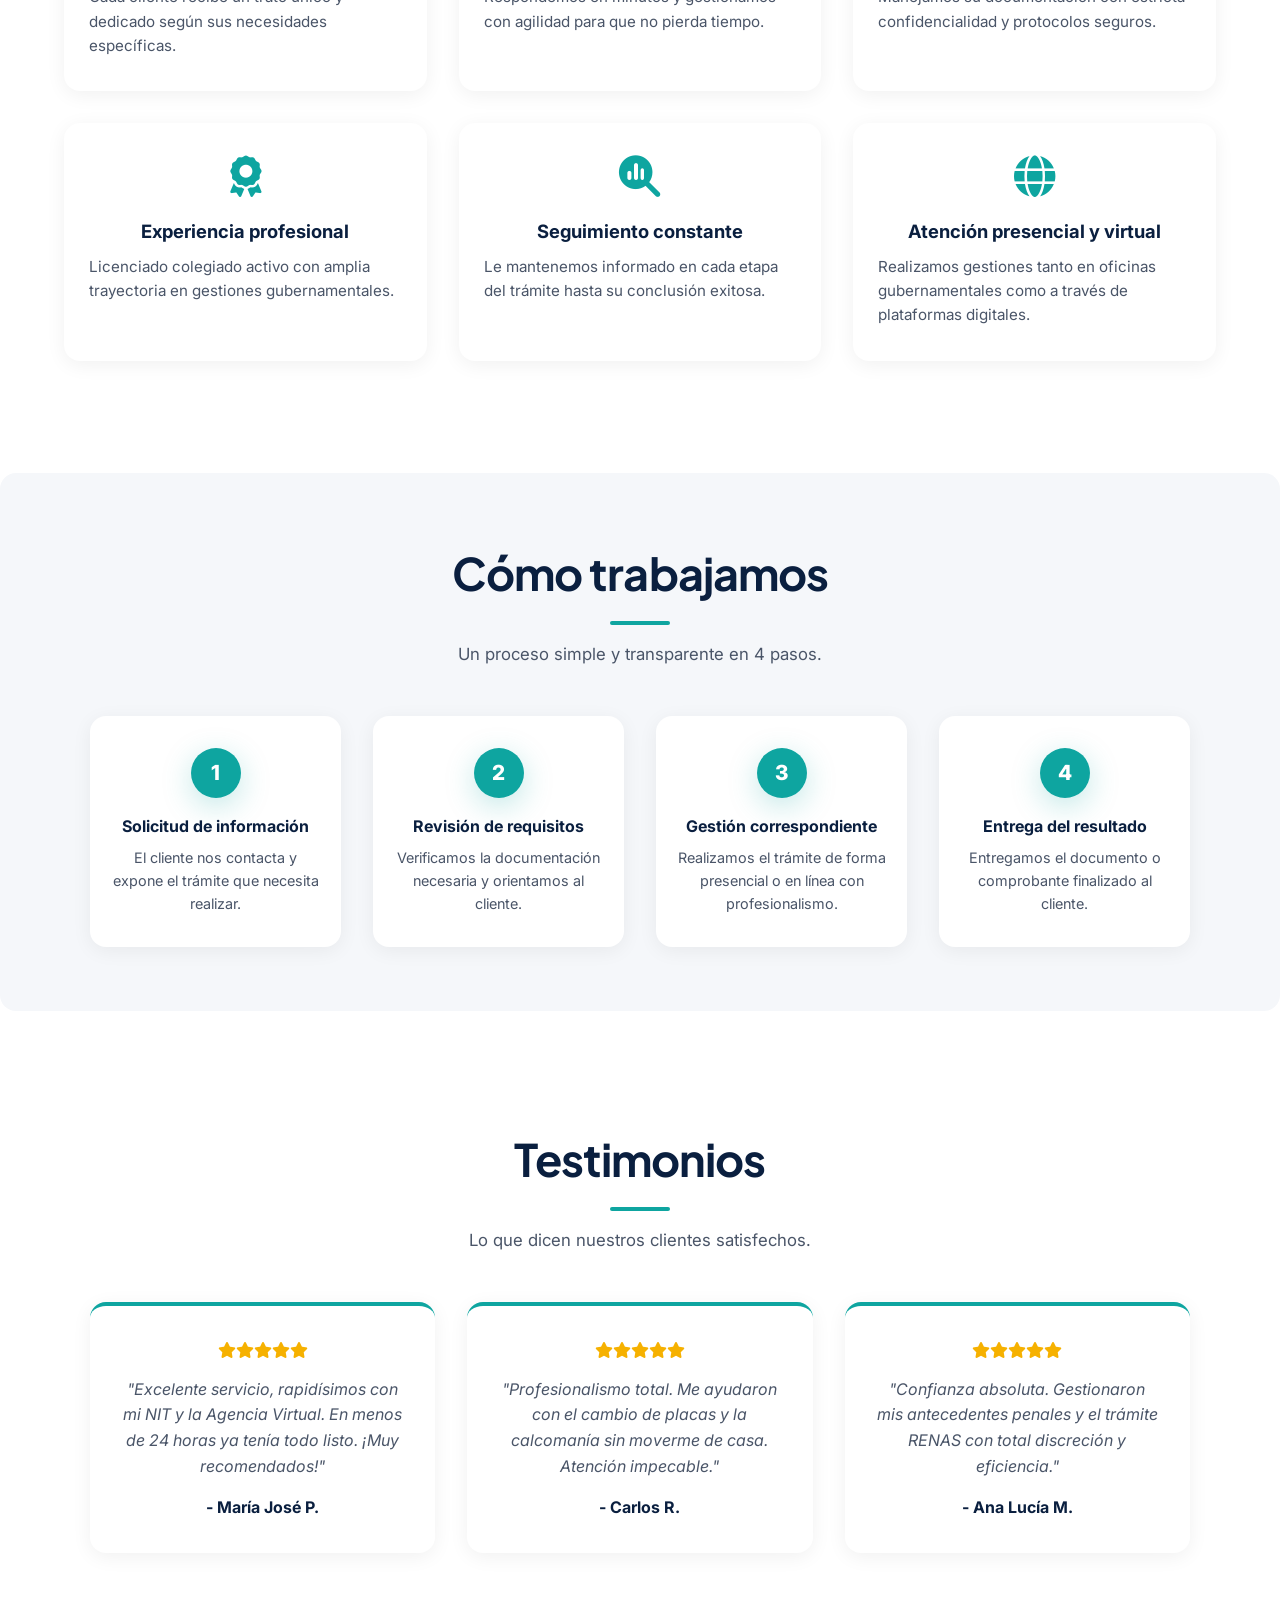
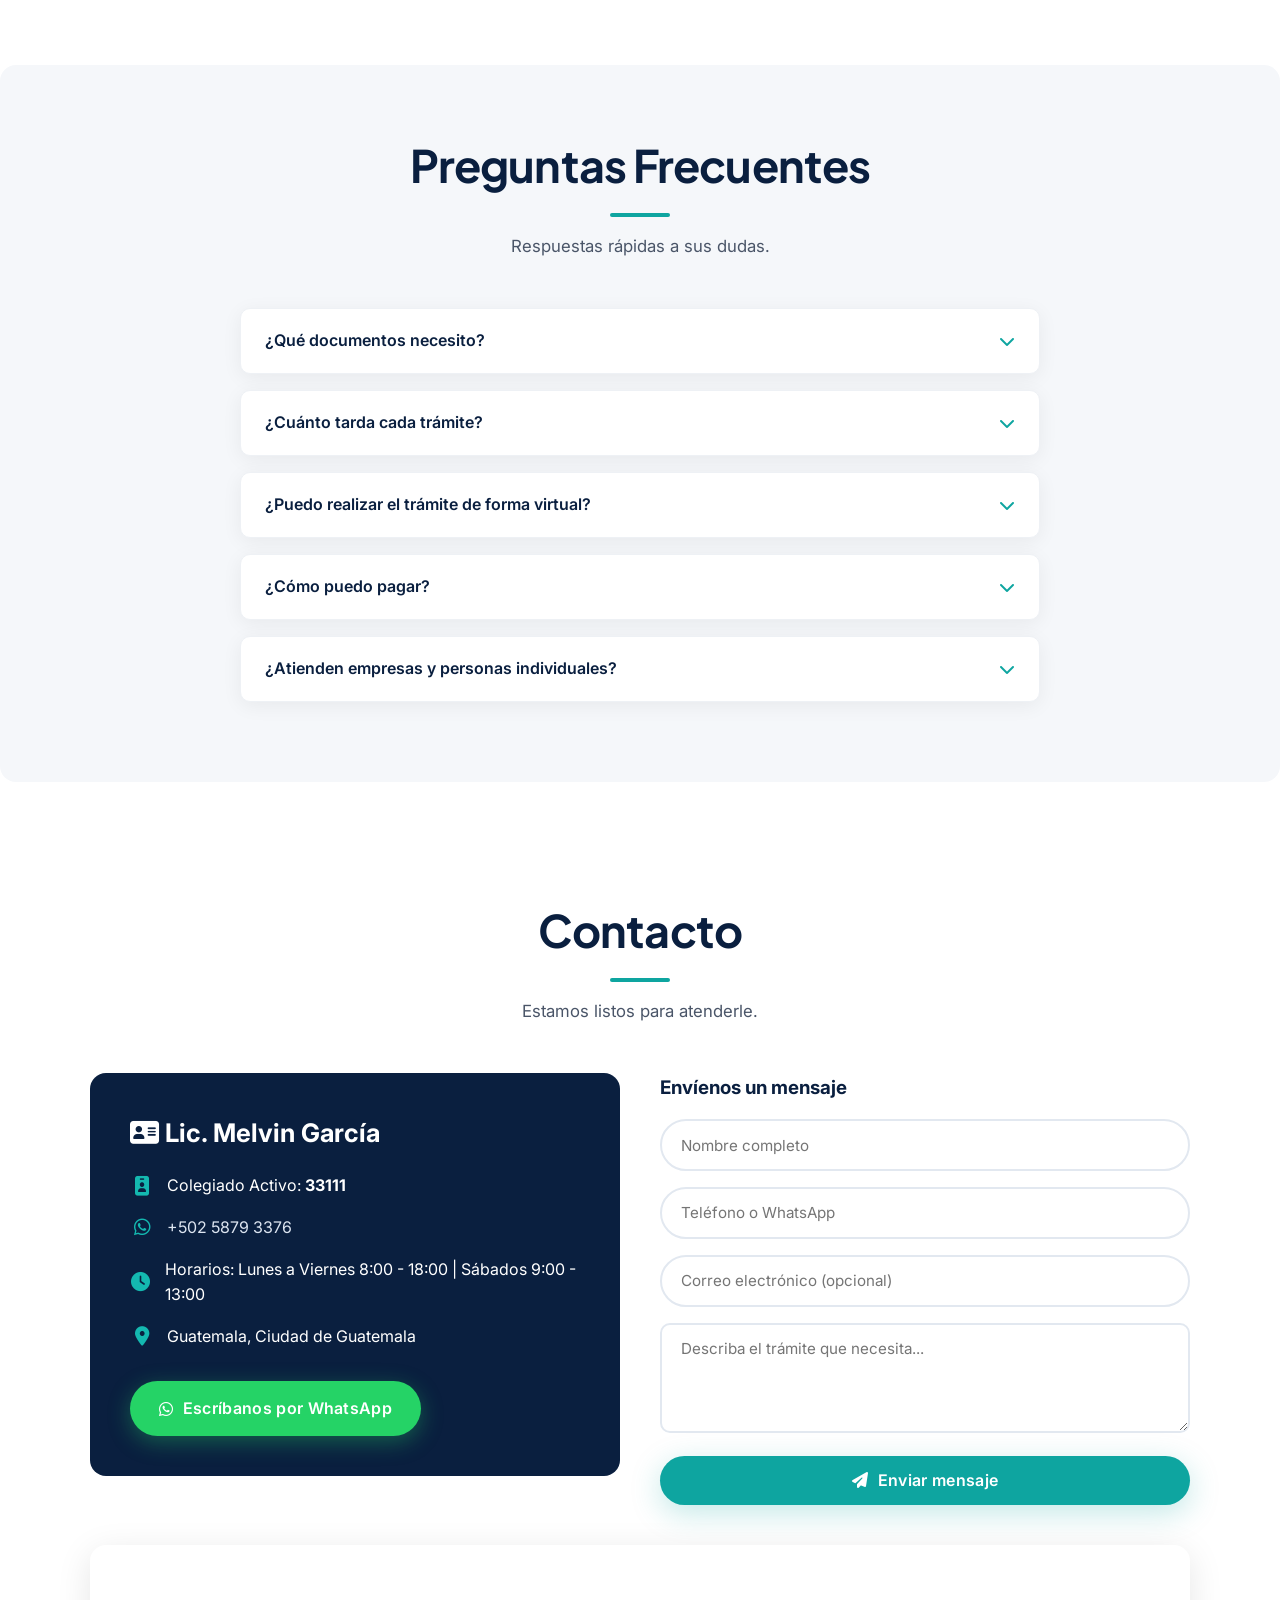
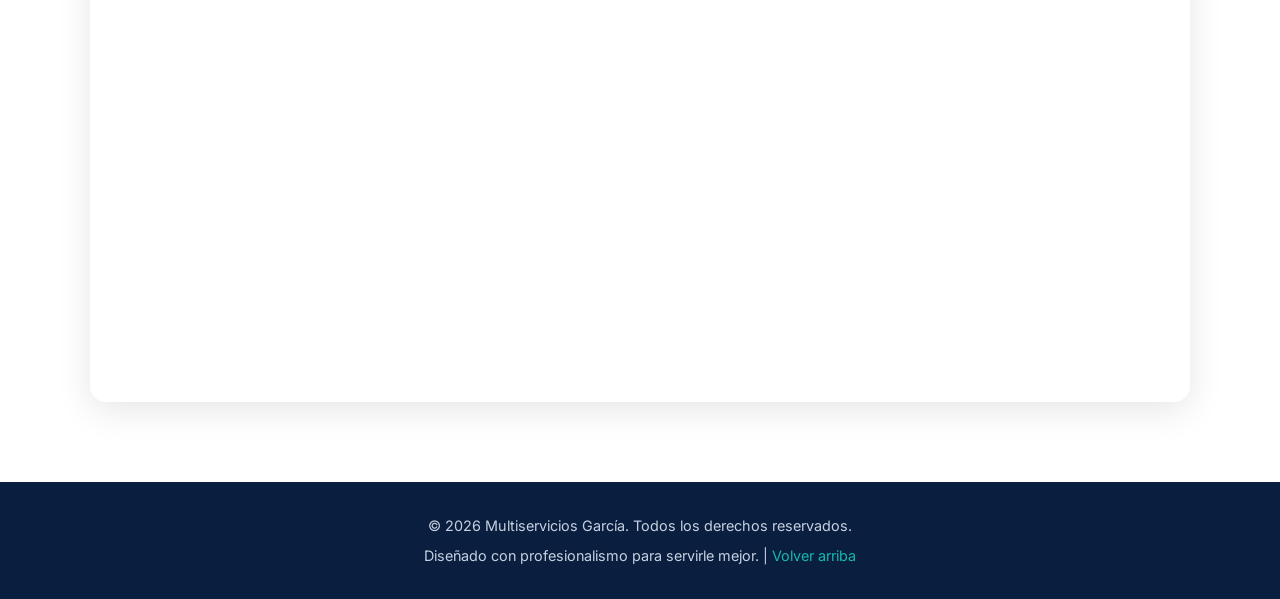
==== commit 95946a31: "Oswaldo Actualización de localización en el mapa" ====
--- a/Pagina web/Index.html
+++ b/Pagina web/Index.html
@@ -361,8 +361,7 @@
         </div>
         <!-- Mapa -->
         <div style="max-width: 1100px; margin: 2.5rem auto 0; border-radius: var(--borde-radius); overflow: hidden; box-shadow: var(--sombra-media);">
-            <iframe src="https://www.google.com/maps/embed?pb=!1m18!1m12!1m3!1d123522.302857999!2d-90.56778!3d14.634915!2m3!1f0!2f0!3f0!3m2!1i1024!2i768!4f13.1!3m3!1m2!1s0x8589a180655c3345%3A0x4a72aadec1b2de5c!2sCiudad%20de%20Guatemala!5e0!3m2!1ses!2sgt!4v1717000000000"
-            width="100%" height="320" style="border:0;" allowfullscreen="" loading="lazy" referrerpolicy="no-referrer-when-downgrade"
+            <iframe src="https://www.google.com/maps/embed?pb=!1m14!1m12!1m3!1d1261.0043496625026!2d-90.31205671303744!3d15.092048821624354!2m3!1f0!2f0!3f0!3m2!1i1024!2i768!4f13.1!5e0!3m2!1ses!2sgt!4v1780886407621!5m2!1ses!2sgt" width="600" height="450" style="border:0;" allowfullscreen="" loading="lazy" referrerpolicy="no-referrer-when-downgrade"
             title="Ubicación Multiservicios García"></iframe>
         </div>
     </section>
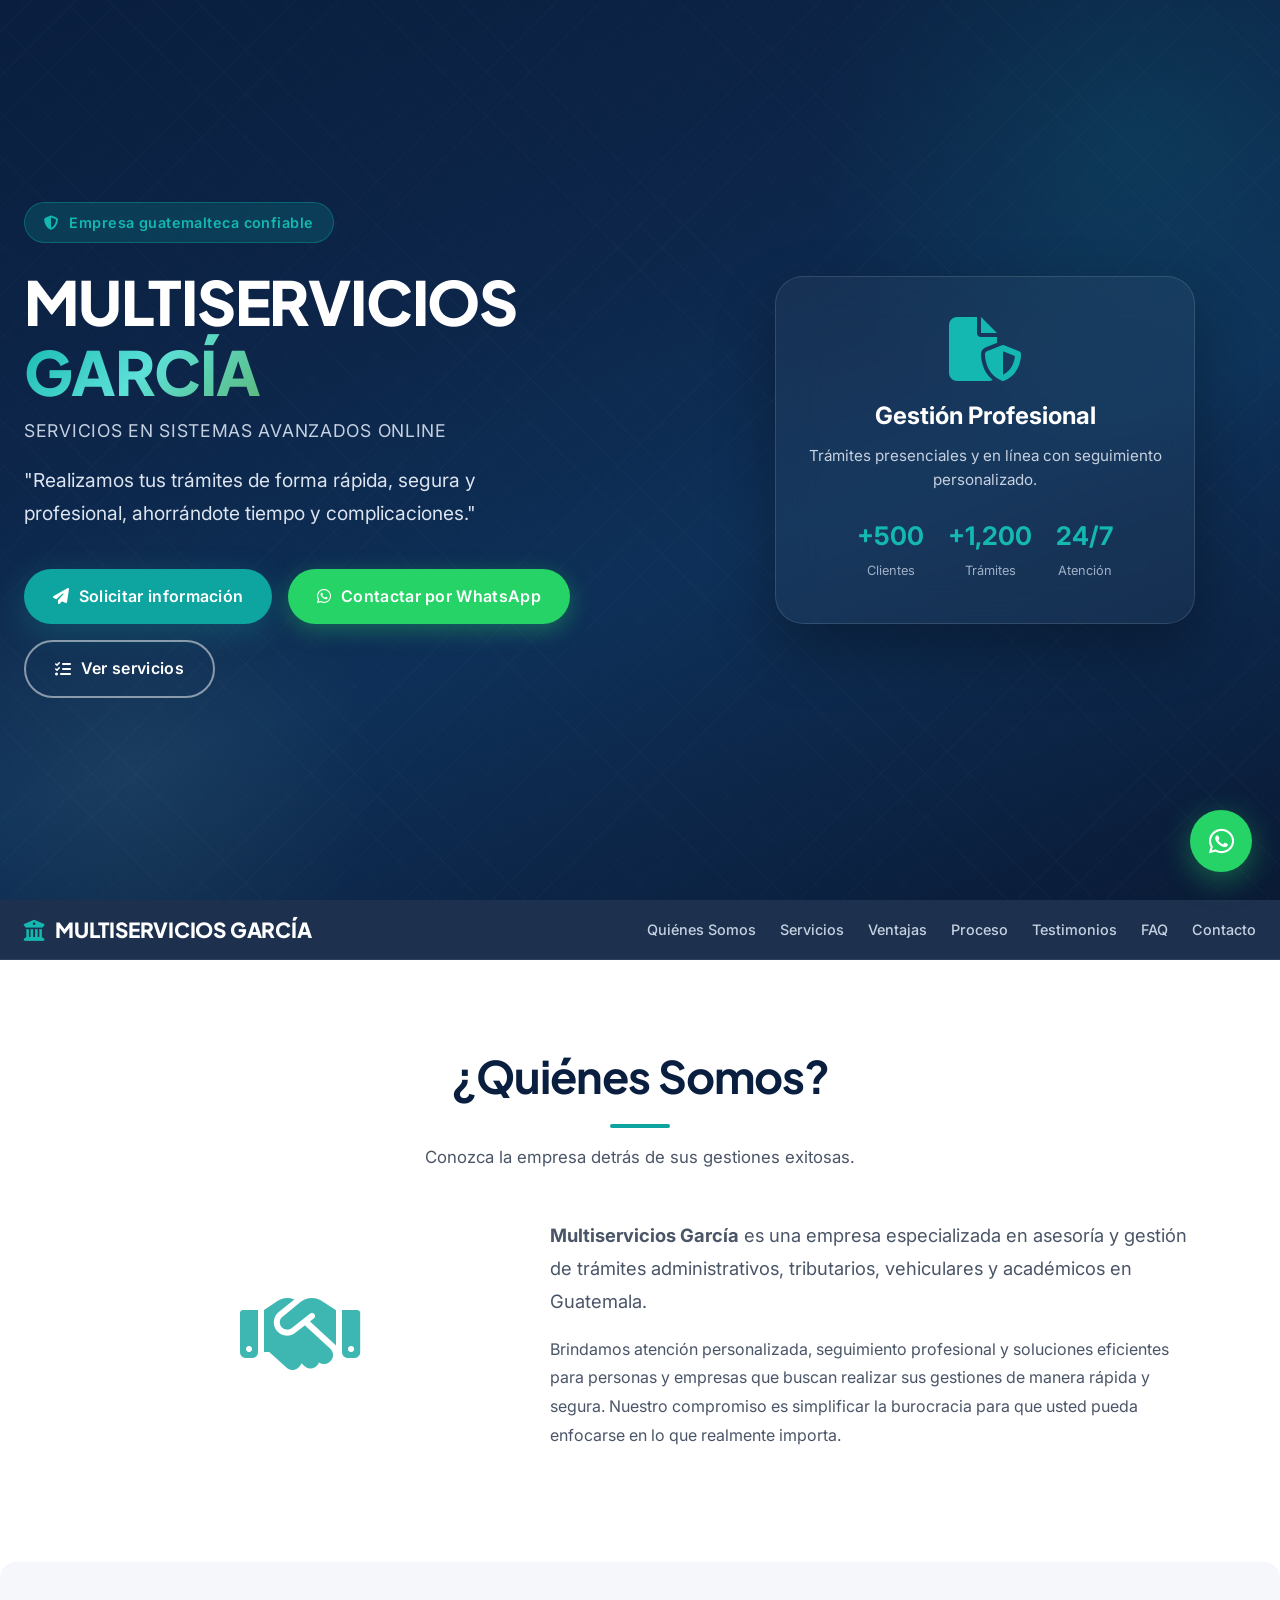
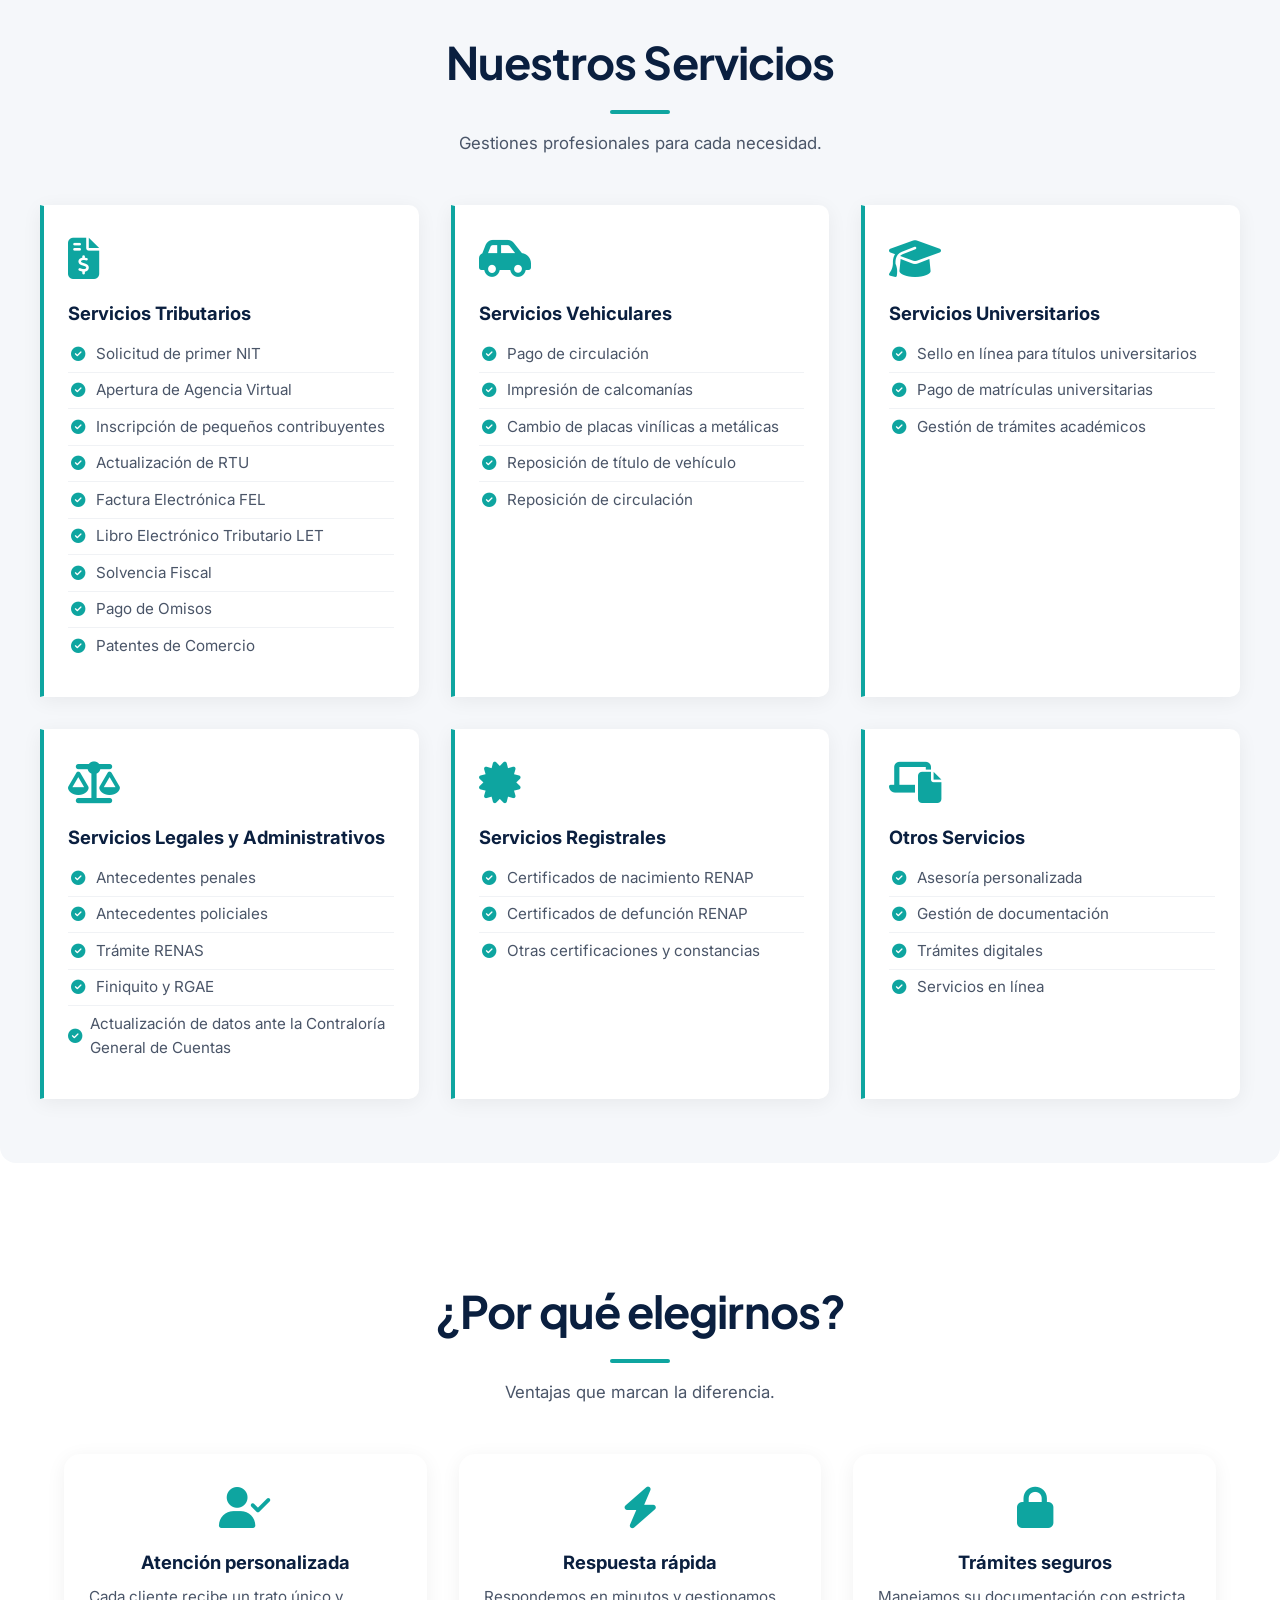
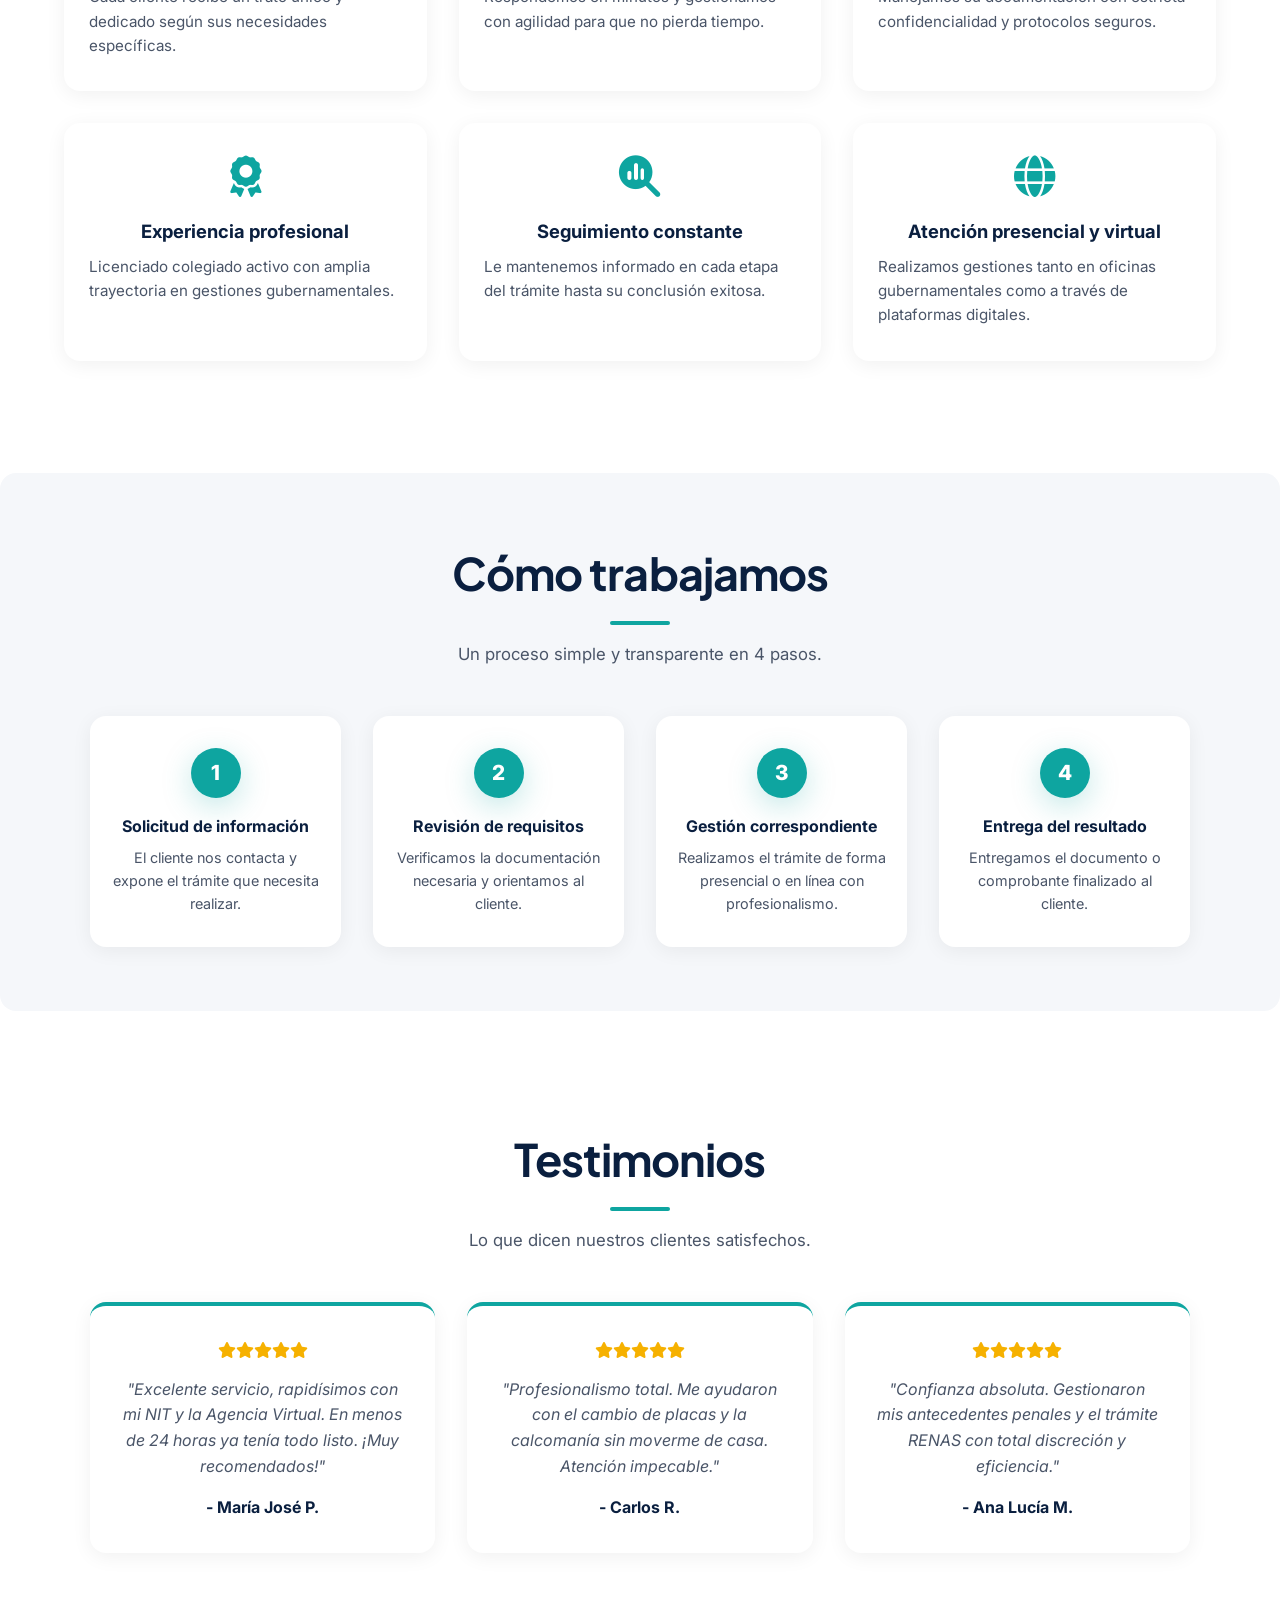
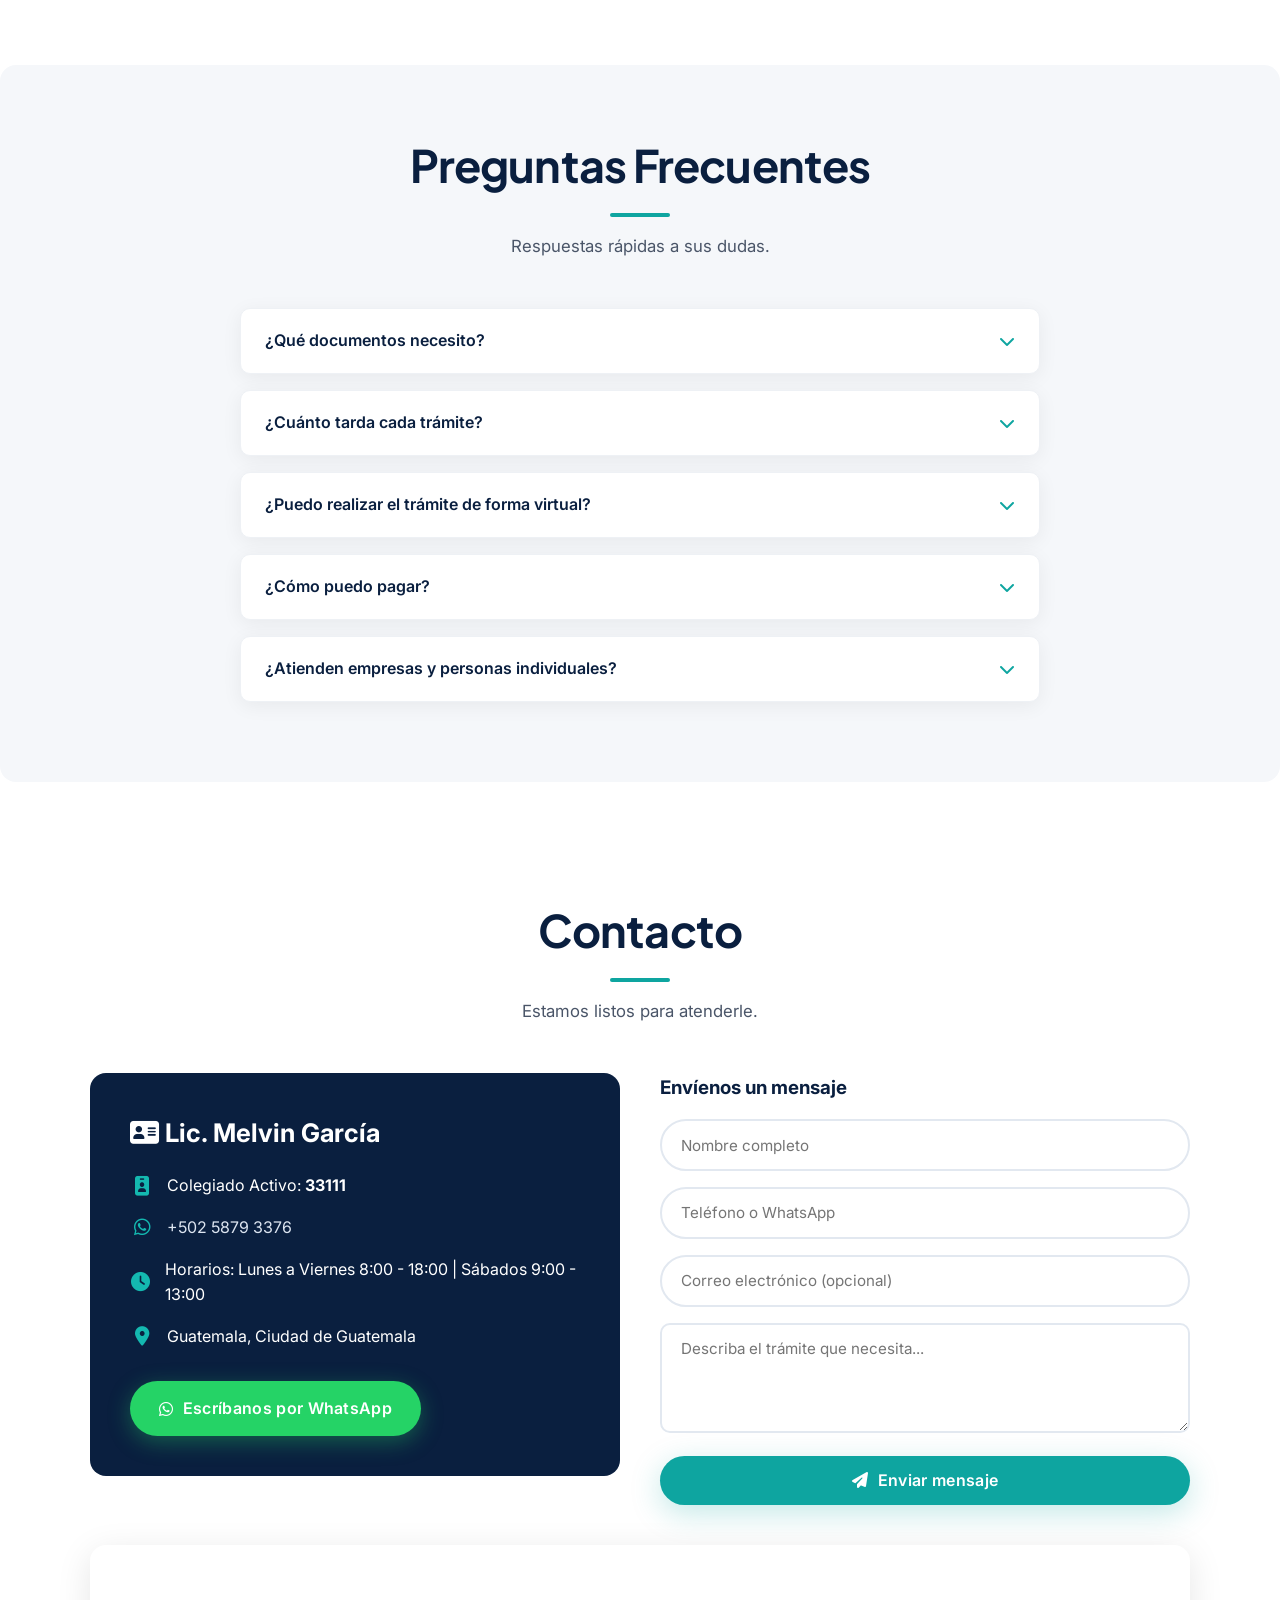
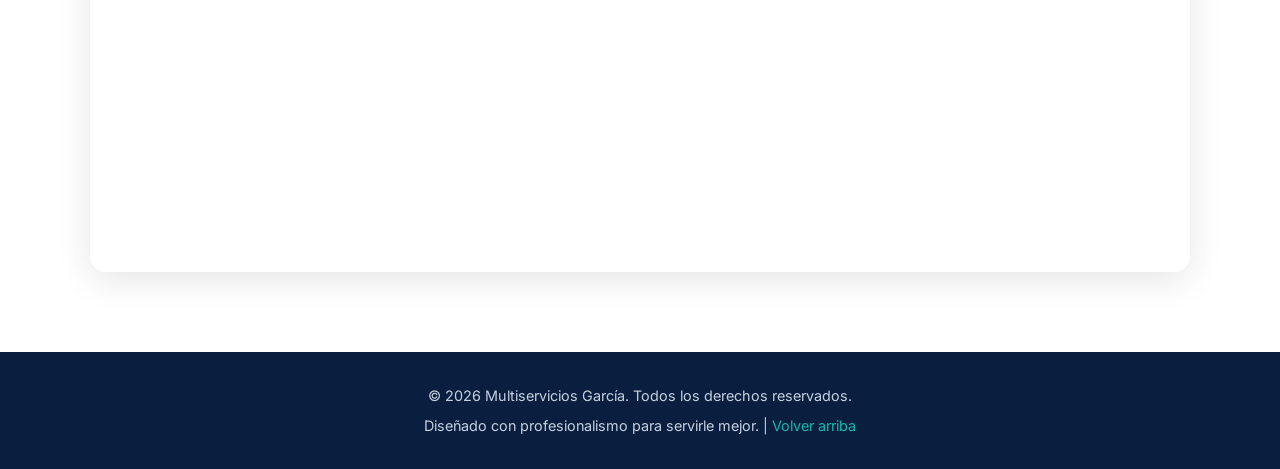
==== commit 60d6a06b: "Update Index.html Correción" ====
--- a/Pagina web/Index.html
+++ b/Pagina web/Index.html
@@ -361,7 +361,7 @@
         </div>
         <!-- Mapa -->
         <div style="max-width: 1100px; margin: 2.5rem auto 0; border-radius: var(--borde-radius); overflow: hidden; box-shadow: var(--sombra-media);">
-            <iframe src="https://www.google.com/maps/embed?pb=!1m14!1m12!1m3!1d1261.0043496625026!2d-90.31205671303744!3d15.092048821624354!2m3!1f0!2f0!3f0!3m2!1i1024!2i768!4f13.1!5e0!3m2!1ses!2sgt!4v1780886407621!5m2!1ses!2sgt" width="600" height="450" style="border:0;" allowfullscreen="" loading="lazy" referrerpolicy="no-referrer-when-downgrade"
+            <iframe src="https://www.google.com/maps/embed?pb=!1m18!1m12!1m3!1d1361.9608311117565!2d-90.3122686093614!3d15.091984106501227!2m3!1f0!2f0!3f0!3m2!1i1024!2i768!4f13.1!3m3!1m2!1s0x858a21cd750aa5db%3A0x3848f7c85e6fd443!2sACEITERA%20HERRERA!5e0!3m2!1ses!2sgt!4v1780889993631!5m2!1ses!2sgt" width="100%" height="320" style="border:0;" allowfullscreen="" loading="lazy" referrerpolicy="no-referrer-when-downgrade"
             title="Ubicación Multiservicios García"></iframe>
         </div>
     </section>
